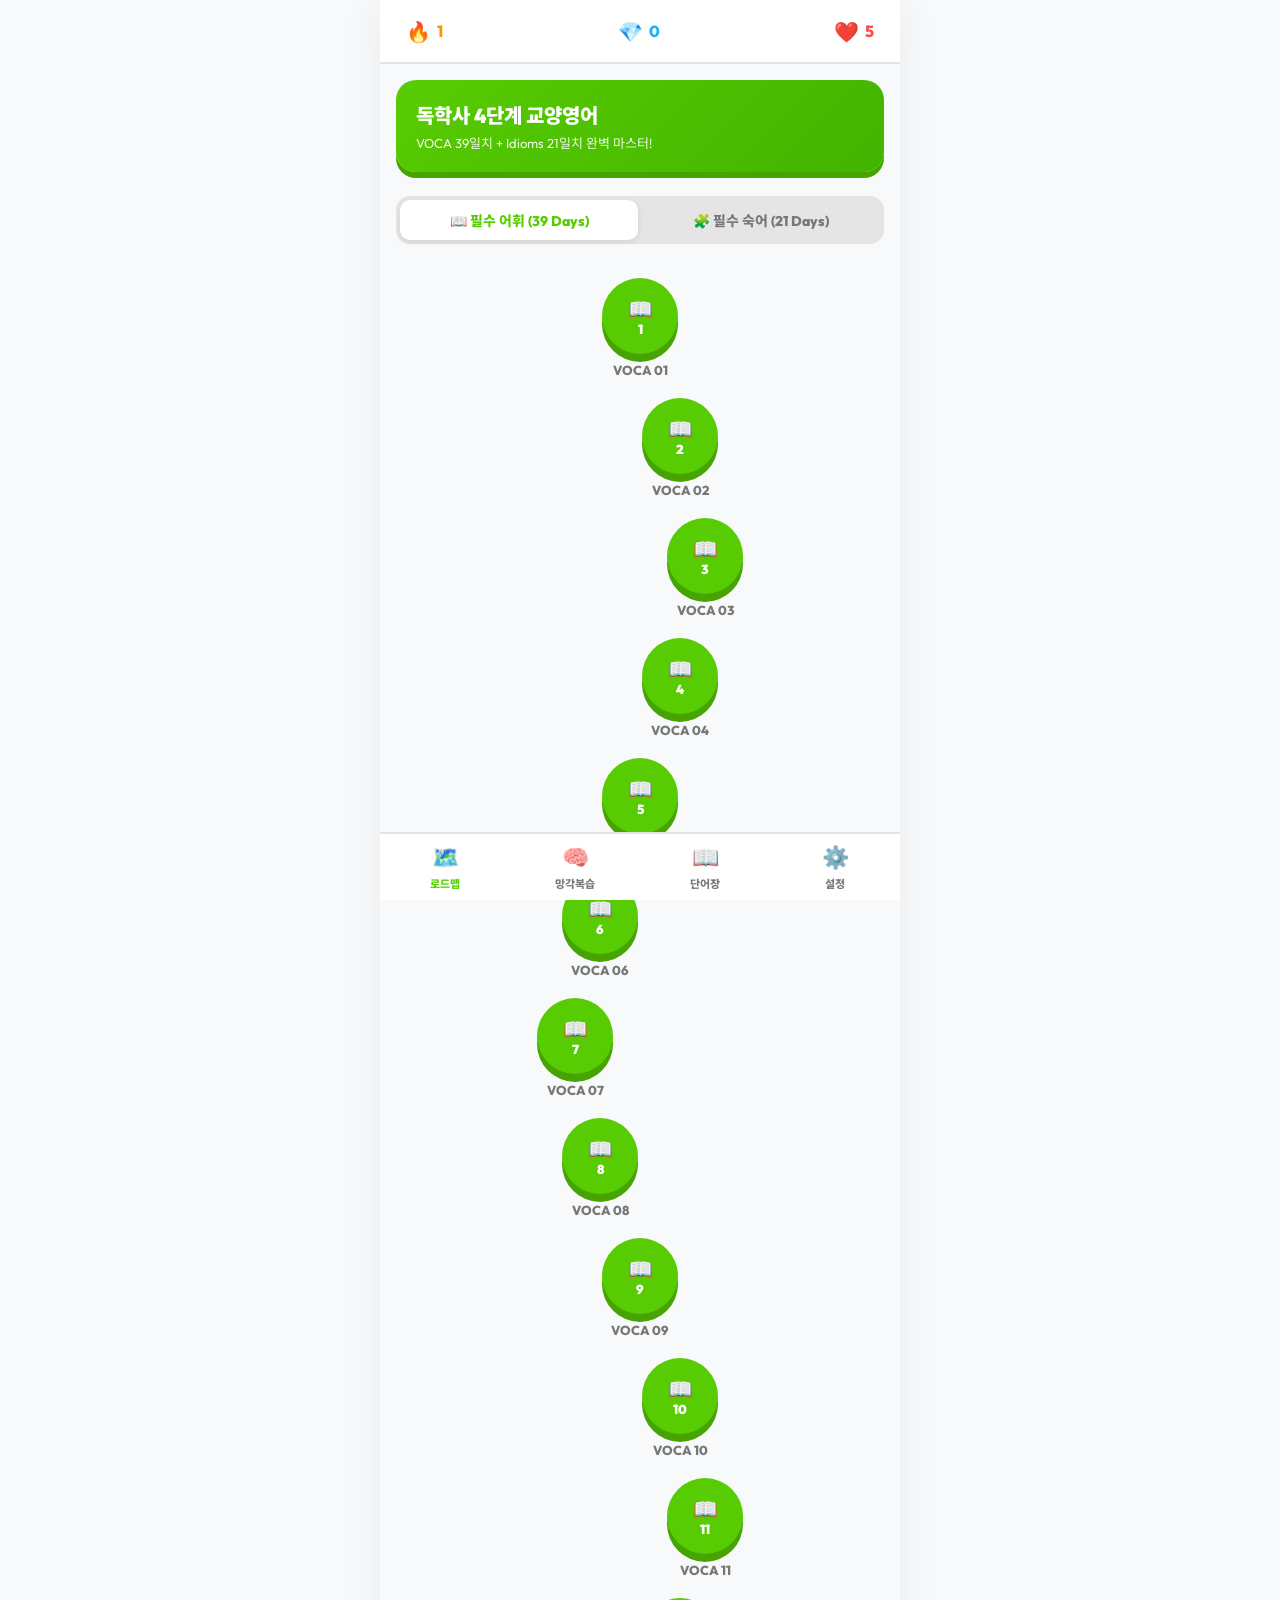
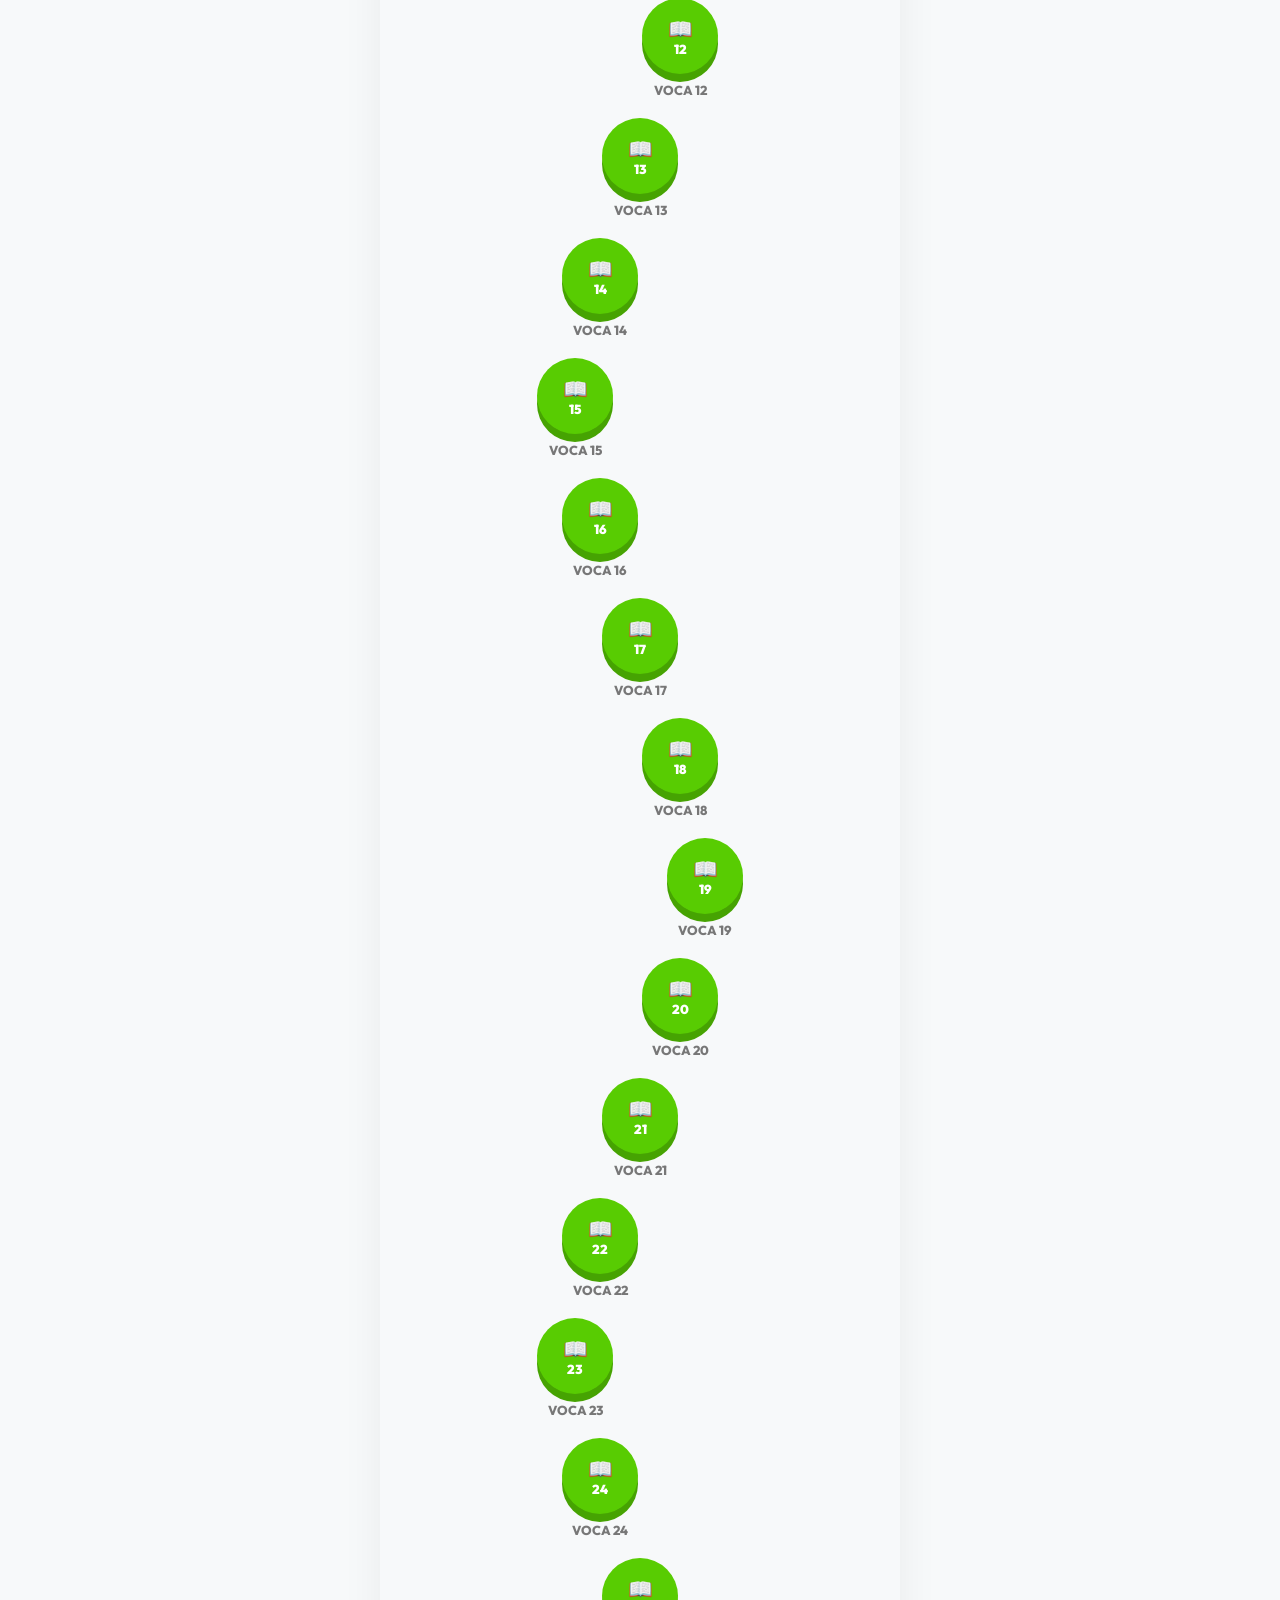
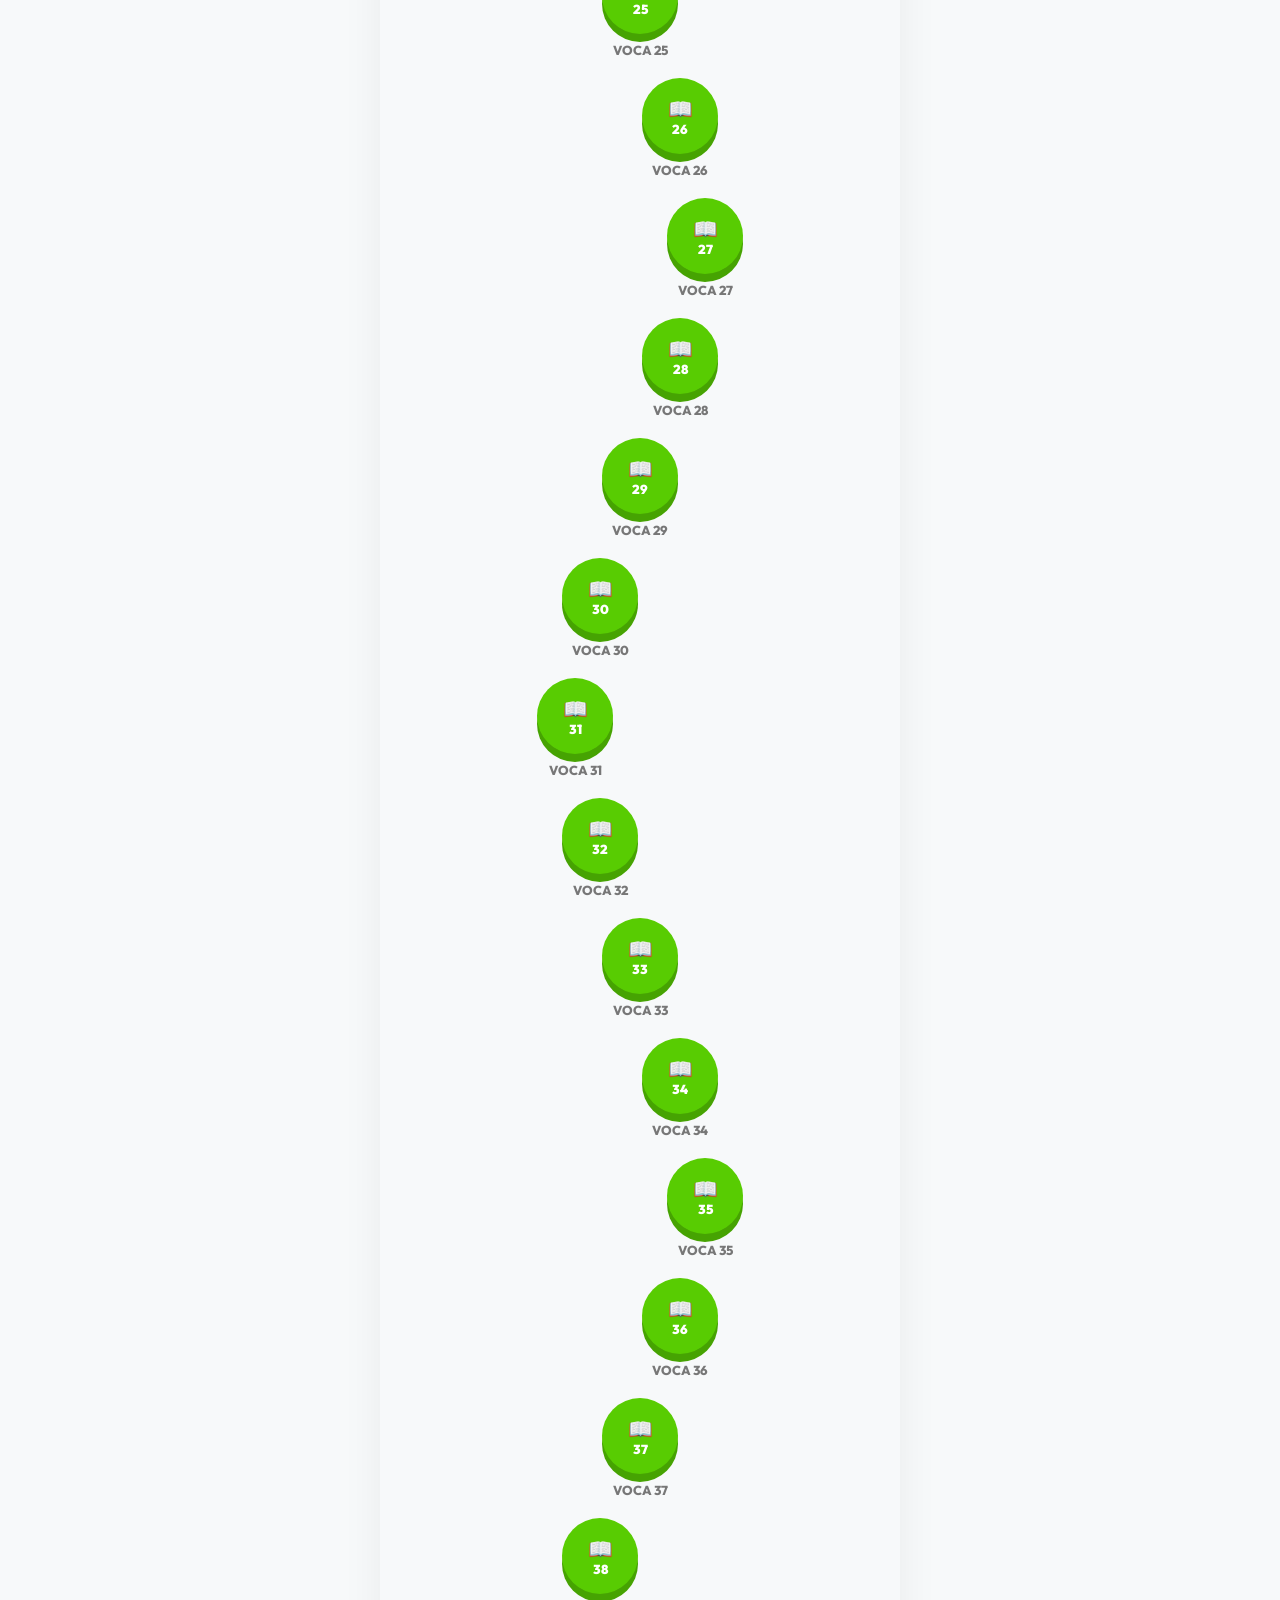
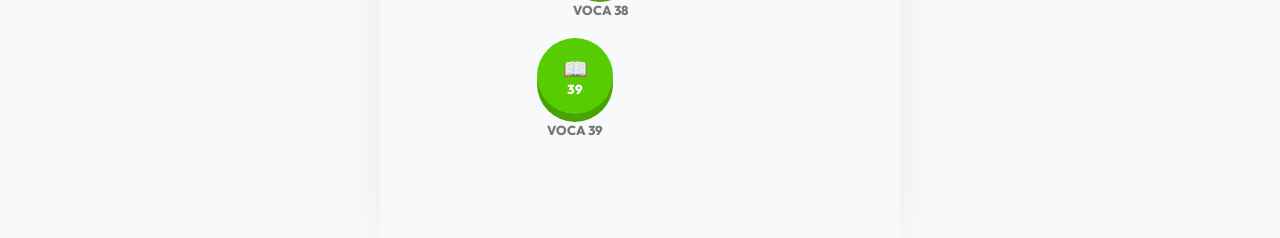
==== index.html @ 1f2864c3 "Add files via upload" ====
<!DOCTYPE html>
<html lang="ko">
<head>
    <meta charset="UTF-8">
    <meta name="viewport" content="width=device-width, initial-scale=1.0, maximum-scale=1.0, user-scalable=no">
    <meta name="theme-color" content="#58cc02">
    <meta name="apple-mobile-web-app-capable" content="yes">
    <meta name="apple-mobile-web-app-status-bar-style" content="black-translucent">
    <title>독학사 4단계 영어 듀오링고 암기앱</title>
    
    <!-- 구글 폰트 -->
    <link rel="preconnect" href="https://fonts.googleapis.com">
    <link rel="preconnect" href="https://fonts.gstatic.com" crossorigin>
    <link href="https://fonts.googleapis.com/css2?family=Noto+Sans+KR:wght@400;600;700;900&family=Outfit:wght@500;700;900&display=swap" rel="stylesheet">
    
    <link rel="stylesheet" href="style.css">
</head>
<body>
    <div id="app-container">
        <!-- ==================== 상단 헤더 ==================== -->
        <header class="top-header">
            <div class="header-stat stat-streak" title="연속 학습 스트릭">
                <span class="stat-icon">🔥</span>
                <span id="header-streak-count">1</span>
            </div>
            <div class="header-stat stat-gem" title="학습 경험치(XP)">
                <span class="stat-icon">💎</span>
                <span id="header-gem-count">0</span>
            </div>
            <div class="header-stat stat-heart" title="남은 체력 (하트)">
                <span class="stat-icon">❤️</span>
                <span id="header-heart-count">5</span>
            </div>
        </header>

        <!-- ==================== 메인 콘텐츠 ==================== -->
        <main class="main-content">
            <!-- 1. 로드맵 뷰 (Path) -->
            <section id="view-path" class="view-section active">
                <div class="roadmap-header">
                    <div class="roadmap-title">독학사 4단계 교양영어</div>
                    <div class="roadmap-subtitle">VOCA 39일치 + Idioms 21일치 완벽 마스터!</div>
                </div>

                <div class="category-tabs">
                    <div class="cat-tab active" data-type="VOCA">📖 필수 어휘 (39 Days)</div>
                    <div class="cat-tab" data-type="Idioms">🧩 필수 숙어 (21 Days)</div>
                </div>

                <div id="path-nodes-container" class="path-container">
                    <!-- JavaScript로 지그재그 스테이지 노드 렌더링 -->
                </div>
            </section>

            <!-- 2. SRS 망각곡선 복습 뷰 (Review) -->
            <section id="view-review" class="view-section">
                <div class="roadmap-header" style="background: linear-gradient(135deg, var(--duo-blue), #148ac2); box-shadow: 0 6px 0 var(--duo-blue-dark);">
                    <div class="roadmap-title">🧠 에빙하우스 간격 반복 (SRS)</div>
                    <div class="roadmap-subtitle">망각 곡선 주기에 맞춘 오늘만의 맞춤 복습</div>
                </div>

                <div style="display: flex; flex-direction: column; gap: 16px; margin-top: 20px;">
                    <div style="background: var(--bg-card); border: 2px solid var(--border-color); border-radius: var(--card-radius); padding: 20px; box-shadow: 0 4px 0 var(--border-color);">
                        <div style="display: flex; justify-content: space-between; align-items: center; margin-bottom: 12px;">
                            <div style="font-size: 18px; font-weight: 900;">📅 오늘 복습할 단어</div>
                            <div id="review-due-count" style="font-size: 20px; font-weight: 900; color: var(--duo-blue);">0개</div>
                        </div>
                        <p style="font-size: 13px; color: var(--text-muted); margin-bottom: 16px;">암기 주기가 도래한 단어를 복습하여 장기 기억으로 전환합니다.</p>
                        <button class="duo-btn duo-btn-blue" id="btn-start-due-review">오늘 복습 시작하기</button>
                    </div>

                    <div style="background: var(--bg-card); border: 2px solid var(--border-color); border-radius: var(--card-radius); padding: 20px; box-shadow: 0 4px 0 var(--border-color);">
                        <div style="display: flex; justify-content: space-between; align-items: center; margin-bottom: 12px;">
                            <div style="font-size: 18px; font-weight: 900;">🚨 오답노트 집중 훈련</div>
                            <div id="review-wrong-count" style="font-size: 20px; font-weight: 900; color: var(--duo-red);">0개</div>
                        </div>
                        <p style="font-size: 13px; color: var(--text-muted); margin-bottom: 16px;">틀렸던 취약 단어들만 모아서 집중적으로 훈련합니다.</p>
                        <button class="duo-btn duo-btn-yellow" id="btn-start-wrong-review">오답 집중 훈련</button>
                    </div>
                </div>
            </section>

            <!-- 3. 아케이드 / 스피드 챌린지 뷰 (Arcade) -->
            <section id="view-arcade" class="view-section">
                <div class="roadmap-header" style="background: linear-gradient(135deg, var(--duo-purple), #9333ea); box-shadow: 0 6px 0 var(--duo-purple-dark);">
                    <div class="roadmap-title">⚡ 스피드 아케이드 모드</div>
                    <div class="roadmap-subtitle">1,990개 전체 단어로 실전 감각을 끌어올리세요!</div>
                </div>

                <div style="display: flex; flex-direction: column; gap: 16px; margin-top: 20px;">
                    <div style="background: var(--bg-card); border: 2px solid var(--border-color); border-radius: var(--card-radius); padding: 20px; box-shadow: 0 4px 0 var(--border-color);">
                        <div style="font-size: 18px; font-weight: 900; margin-bottom: 8px;">🔥 무한 랜덤 스피드 퀴즈</div>
                        <p style="font-size: 13px; color: var(--text-muted); margin-bottom: 16px;">2,000여 개 단어 중 무작위 15문제를 빠르게 풀어봅니다.</p>
                        <button class="duo-btn duo-btn-green" onclick="window.vocaApp.openQuizOverlay(window.VOCA_DATABASE.words, '무한 스피드 챌린지')">스피드 퀴즈 시작</button>
                    </div>
                </div>
            </section>

            <!-- 4. 단어장 검색 & 리스트 뷰 (Voca) -->
            <!-- 4. 단어장 검색 & 리스트 뷰 (Voca) -->
            <section id="view-voca" class="view-section">
                <div class="search-box-wrapper">
                    <input type="text" id="voca-search-input" class="search-input" placeholder="🔍 영단어 또는 한국어 뜻 검색...">
                </div>
                <div style="display: flex; justify-content: space-between; align-items: center; padding: 4px 0; margin-bottom: 8px;">
                    <div style="font-size: 14px; font-weight: 800; color: var(--text-muted);">전체 단어 목록</div>
                    <div id="voca-total-badge" style="font-size: 13px; font-weight: 800; color: var(--duo-blue);">총 2,238개</div>
                </div>
                <div id="voca-items-list" class="voca-card-list">
                    <!-- 단어 리스트 -->
                </div>
            </section>

            <!-- 5. 설정 & 백업 뷰 (Settings) -->
            <section id="view-settings" class="view-section">
                <div class="roadmap-header" style="background: linear-gradient(135deg, #475569, #334155); box-shadow: 0 6px 0 #1e293b;">
                    <div class="roadmap-title">⚙️ 설정 및 클라우드 동기화</div>
                    <div class="roadmap-subtitle">스마트폰과 PC 간에 진도가 실시간으로 자동 동기화됩니다!</div>
                </div>

                <div style="display: flex; flex-direction: column; gap: 16px; margin-top: 20px;">
                    <!-- 실시간 자동 동기화 카드 -->
                    <div style="background: var(--bg-card); border: 2px solid var(--duo-blue); border-radius: var(--card-radius); padding: 20px; box-shadow: 0 4px 0 var(--duo-blue-dark);">
                        <div style="display: flex; justify-content: space-between; align-items: center; margin-bottom: 8px;">
                            <div style="font-size: 18px; font-weight: 900;">☁️ 실시간 클라우드 자동 동기화</div>
                        </div>
                        <p style="font-size: 13px; color: var(--text-muted); margin-bottom: 14px;">PC와 폰에 <strong>동일한 닉네임</strong>을 입력해 두면, 단어를 풀 때마다 진도가 100% 자동 동기화됩니다.</p>
                        
                        <div style="display: flex; gap: 8px; margin-bottom: 10px;">
                            <input type="text" id="input-sync-id" class="search-input" placeholder="나만의 동기화 ID (예: suwan2026)" style="flex: 1; padding: 10px 14px; font-size: 14px;">
                            <button class="duo-btn duo-btn-blue" id="btn-save-sync-id" style="width: auto; padding: 0 18px; font-size: 14px;">동기화 연결</button>
                        </div>
                        <div id="cloud-sync-status-badge" style="font-size: 13px; font-weight: 800; color: var(--text-muted);">⚪ 동기화 ID를 입력하세요</div>
                    </div>

                    <!-- 수동 코드 복사 백업 카드 -->
                    <div style="background: var(--bg-card); border: 2px solid var(--border-color); border-radius: var(--card-radius); padding: 20px; box-shadow: 0 4px 0 var(--border-color);">
                        <div style="font-size: 18px; font-weight: 900; margin-bottom: 8px;">📋 수동 진도 백업 코드</div>
                        <p style="font-size: 13px; color: var(--text-muted); margin-bottom: 14px;">오프라인 환경 등에서 텍스트 코드로 진도를 직접 옮길 때 사용합니다.</p>
                        <div style="display: flex; gap: 10px;">
                            <button class="duo-btn duo-btn-outline" id="btn-export-backup" style="flex:1;">📋 코드 복사</button>
                            <button class="duo-btn duo-btn-outline" id="btn-import-backup" style="flex:1;">📥 코드 불러오기</button>
                        </div>
                    </div>

                    <div style="background: var(--bg-card); border: 2px solid var(--border-color); border-radius: var(--card-radius); padding: 20px; box-shadow: 0 4px 0 var(--border-color);">
                        <div style="font-size: 18px; font-weight: 900; margin-bottom: 8px;">💖 하트 완충 & 테마</div>
                        <div style="display: flex; flex-direction: column; gap: 10px; margin-top: 14px;">
                            <button class="duo-btn duo-btn-yellow" id="btn-refill-hearts">💖 하트 5개 즉시 충전</button>
                            <button class="duo-btn duo-btn-outline" id="btn-theme-toggle">🌙 다크 모드</button>
                        </div>
                    </div>
                </div>
            </section>
        </main>

        <!-- ==================== 하단 네비게이션 바 ==================== -->
        <nav class="bottom-nav">
            <div class="nav-item active" data-target="view-path">
                <div class="nav-icon">🗺️</div>
                <div>로드맵</div>
            </div>
            <div class="nav-item" data-target="view-review">
                <div class="nav-icon">🧠</div>
                <div>망각복습</div>
            </div>
            <div class="nav-item" data-target="view-voca">
                <div class="nav-icon">📖</div>
                <div>단어장</div>
            </div>
            <div class="nav-item" data-target="view-settings">
                <div class="nav-icon">⚙️</div>
                <div>설정</div>
            </div>
        </nav>

        <!-- ==================== 퀴즈 오버레이 모달 ==================== -->
        <div id="quiz-modal" class="quiz-overlay">
            <div class="quiz-top-bar">
                <button class="quiz-close-btn" onclick="window.vocaApp.closeQuiz()">✕</button>
                <div class="quiz-progress-track">
                    <div id="quiz-progress-bar" class="quiz-progress-fill"></div>
                </div>
                <div class="quiz-heart-display">
                    <span>❤️</span>
                    <span id="quiz-heart-val">5</span>
                </div>
            </div>

            <div id="quiz-body-container" class="quiz-body">
                <!-- 동적 퀴즈 렌더링 -->
            </div>

            <div id="quiz-footer" class="quiz-footer-banner">
                <!-- 동적 피드백 배너 -->
            </div>
        </div>
    </div>

    <!-- 스크립트 연결 -->
    <script src="voca_data.js"></script>
    <script src="audio.js"></script>
    <script src="srs.js"></script>
    <script src="app.js"></script>
</body>
</html>
---- style.css ----
:root {
    --bg-main: #f7f9fa;
    --bg-card: #ffffff;
    --text-main: #3c3c3c;
    --text-muted: #777777;
    --border-color: #e5e5e5;
    
    /* 듀오링고 시그니처 컬러 */
    --duo-green: #58cc02;
    --duo-green-dark: #46a302;
    --duo-blue: #1cb0f6;
    --duo-blue-dark: #1899d6;
    --duo-yellow: #ffc800;
    --duo-yellow-dark: #e5b400;
    --duo-red: #ff4b4b;
    --duo-red-dark: #ea2b2b;
    --duo-purple: #ce82ff;
    --duo-purple-dark: #a855f7;

    --btn-radius: 16px;
    --card-radius: 20px;
    --shadow-depth: 4px;
    --header-height: 64px;
    --nav-height: 68px;
}

[data-theme="dark"] {
    --bg-main: #131f24;
    --bg-card: #1b272c;
    --text-main: #ffffff;
    --text-muted: #9ba8b0;
    --border-color: #2b3940;
}

* {
    box-sizing: border-box;
    margin: 0;
    padding: 0;
    font-family: 'Outfit', 'Noto Sans KR', -apple-system, BlinkMacSystemFont, 'Segoe UI', Roboto, sans-serif;
    -webkit-tap-highlight-color: transparent;
    user-select: none;
}

body {
    background-color: var(--bg-main);
    color: var(--text-main);
    min-height: 100vh;
    display: flex;
    justify-content: center;
    overflow-x: hidden;
    transition: background-color 0.25s ease, color 0.25s ease;
}

#app-container {
    width: 100%;
    max-width: 520px;
    min-height: 100vh;
    background: var(--bg-main);
    display: flex;
    flex-direction: column;
    position: relative;
    box-shadow: 0 0 40px rgba(0, 0, 0, 0.06);
}

/* ==================== 상단 헤더 ==================== */
.top-header {
    height: var(--header-height);
    background: var(--bg-card);
    border-bottom: 2px solid var(--border-color);
    display: flex;
    align-items: center;
    justify-content: space-between;
    padding: 0 16px;
    position: sticky;
    top: 0;
    z-index: 50;
}

.header-stat {
    display: flex;
    align-items: center;
    gap: 6px;
    font-weight: 800;
    font-size: 16px;
    padding: 6px 10px;
    border-radius: 12px;
    cursor: pointer;
    transition: transform 0.1s;
}

.header-stat:active {
    transform: scale(0.95);
}

.stat-streak { color: #ff9600; }
.stat-gem { color: var(--duo-blue); }
.stat-heart { color: var(--duo-red); }

.stat-icon {
    font-size: 20px;
}

/* ==================== 메인 콘텐츠 뷰 ==================== */
.main-content {
    flex: 1;
    padding: 16px 16px 90px 16px;
    overflow-y: auto;
}

.view-section {
    display: none;
    animation: fadeIn 0.2s ease-out;
}

.view-section.active {
    display: block;
}

@keyframes fadeIn {
    from { opacity: 0; transform: translateY(6px); }
    to { opacity: 1; transform: translateY(0); }
}

/* ==================== 3D 듀오 버튼 스타일 ==================== */
.duo-btn {
    border: none;
    outline: none;
    border-radius: var(--btn-radius);
    padding: 14px 20px;
    font-size: 16px;
    font-weight: 800;
    cursor: pointer;
    text-align: center;
    position: relative;
    transition: transform 0.08s ease, box-shadow 0.08s ease, filter 0.1s;
    width: 100%;
    display: flex;
    align-items: center;
    justify-content: center;
    gap: 8px;
}

.duo-btn-green {
    background-color: var(--duo-green);
    color: white;
    box-shadow: 0 var(--shadow-depth) 0 var(--duo-green-dark);
}
.duo-btn-green:active {
    transform: translateY(var(--shadow-depth));
    box-shadow: 0 0 0 var(--duo-green-dark);
}

.duo-btn-blue {
    background-color: var(--duo-blue);
    color: white;
    box-shadow: 0 var(--shadow-depth) 0 var(--duo-blue-dark);
}
.duo-btn-blue:active {
    transform: translateY(var(--shadow-depth));
    box-shadow: 0 0 0 var(--duo-blue-dark);
}

.duo-btn-yellow {
    background-color: var(--duo-yellow);
    color: #4b3800;
    box-shadow: 0 var(--shadow-depth) 0 var(--duo-yellow-dark);
}
.duo-btn-yellow:active {
    transform: translateY(var(--shadow-depth));
    box-shadow: 0 0 0 var(--duo-yellow-dark);
}

.duo-btn-outline {
    background-color: var(--bg-card);
    color: var(--text-main);
    border: 2px solid var(--border-color);
    box-shadow: 0 var(--shadow-depth) 0 var(--border-color);
}
.duo-btn-outline:active {
    transform: translateY(var(--shadow-depth));
    box-shadow: 0 0 0 var(--border-color);
}

/* ==================== 1. 로드맵 (Path View) ==================== */
.roadmap-header {
    background: linear-gradient(135deg, var(--duo-green), #42b300);
    color: white;
    border-radius: var(--card-radius);
    padding: 20px;
    margin-bottom: 24px;
    box-shadow: 0 6px 0 var(--duo-green-dark);
}

.roadmap-title {
    font-size: 20px;
    font-weight: 900;
    margin-bottom: 4px;
}

.roadmap-subtitle {
    font-size: 13px;
    opacity: 0.9;
}

.category-tabs {
    display: flex;
    background: var(--border-color);
    border-radius: 14px;
    padding: 4px;
    margin-bottom: 24px;
    gap: 4px;
}

.cat-tab {
    flex: 1;
    padding: 10px;
    text-align: center;
    font-weight: 800;
    font-size: 14px;
    border-radius: 10px;
    cursor: pointer;
    transition: all 0.15s;
    color: var(--text-muted);
}

.cat-tab.active {
    background: var(--bg-card);
    color: var(--duo-green);
    box-shadow: 0 2px 6px rgba(0, 0, 0, 0.08);
}

.path-container {
    display: flex;
    flex-direction: column;
    align-items: center;
    gap: 20px;
    padding: 10px 0;
}

/* 지그재그 스테이지 노드 */
.stage-node-wrapper {
    display: flex;
    flex-direction: column;
    align-items: center;
    width: 100%;
}

.stage-node {
    width: 76px;
    height: 76px;
    border-radius: 50%;
    background-color: var(--duo-green);
    box-shadow: 0 8px 0 var(--duo-green-dark);
    display: flex;
    flex-direction: column;
    align-items: center;
    justify-content: center;
    color: white;
    font-weight: 900;
    cursor: pointer;
    position: relative;
    transition: transform 0.1s ease, box-shadow 0.1s ease;
}

.stage-node:active {
    transform: translateY(6px);
    box-shadow: 0 2px 0 var(--duo-green-dark);
}

.stage-node.locked {
    background-color: #e5e5e5;
    box-shadow: 0 8px 0 #cfcfcf;
    color: #afafaf;
    cursor: not-allowed;
}

.stage-node.completed {
    background-color: var(--duo-yellow);
    box-shadow: 0 8px 0 var(--duo-yellow-dark);
    color: #553e00;
}

.stage-stars {
    font-size: 11px;
    margin-top: -2px;
}

.stage-label {
    margin-top: 8px;
    font-size: 13px;
    font-weight: 800;
    color: var(--text-muted);
    text-align: center;
}

/* ==================== 2. 퀴즈 모달 화면 ==================== */
.quiz-overlay {
    position: fixed;
    top: 0;
    left: 0;
    right: 0;
    bottom: 0;
    background: var(--bg-main);
    z-index: 100;
    display: none;
    flex-direction: column;
    max-width: 520px;
    margin: 0 auto;
}

.quiz-overlay.active {
    display: flex;
}

.quiz-top-bar {
    height: 60px;
    display: flex;
    align-items: center;
    padding: 0 16px;
    gap: 16px;
}

.quiz-close-btn {
    background: none;
    border: none;
    font-size: 24px;
    font-weight: 900;
    color: var(--text-muted);
    cursor: pointer;
}

.quiz-progress-track {
    flex: 1;
    height: 14px;
    background: var(--border-color);
    border-radius: 20px;
    overflow: hidden;
    position: relative;
}

.quiz-progress-fill {
    height: 100%;
    width: 0%;
    background: var(--duo-green);
    border-radius: 20px;
    transition: width 0.3s cubic-bezier(0.4, 0, 0.2, 1);
}

.quiz-heart-display {
    display: flex;
    align-items: center;
    gap: 4px;
    color: var(--duo-red);
    font-weight: 900;
    font-size: 16px;
}

.quiz-body {
    flex: 1;
    padding: 20px 16px 120px 16px;
    overflow-y: auto;
    display: flex;
    flex-direction: column;
}

.quiz-prompt-title {
    font-size: 22px;
    font-weight: 900;
    margin-bottom: 20px;
    color: var(--text-main);
}

.quiz-word-hero {
    background: var(--bg-card);
    border: 2px solid var(--border-color);
    border-radius: var(--card-radius);
    padding: 24px;
    text-align: center;
    margin-bottom: 24px;
    box-shadow: 0 4px 0 var(--border-color);
    display: flex;
    flex-direction: column;
    align-items: center;
    gap: 8px;
}

.hero-word {
    font-size: 28px;
    font-weight: 900;
    color: var(--text-main);
}

.hero-speaker-btn {
    background: var(--duo-blue);
    color: white;
    border: none;
    width: 44px;
    height: 44px;
    border-radius: 50%;
    display: flex;
    align-items: center;
    justify-content: center;
    font-size: 20px;
    cursor: pointer;
    box-shadow: 0 4px 0 var(--duo-blue-dark);
}
.hero-speaker-btn:active {
    transform: translateY(4px);
    box-shadow: 0 0 0 var(--duo-blue-dark);
}

/* 4지선다 옵션 리스트 */
.choice-list {
    display: flex;
    flex-direction: column;
    gap: 12px;
}

.choice-card {
    background: var(--bg-card);
    border: 2px solid var(--border-color);
    border-radius: var(--btn-radius);
    padding: 16px 20px;
    font-size: 17px;
    font-weight: 700;
    color: var(--text-main);
    box-shadow: 0 4px 0 var(--border-color);
    cursor: pointer;
    display: flex;
    align-items: center;
    justify-content: space-between;
    transition: all 0.08s;
}

.choice-card:active {
    transform: translateY(4px);
    box-shadow: 0 0 0 var(--border-color);
}

.choice-card.selected {
    border-color: var(--duo-blue);
    background: #eaf6fc;
    color: var(--duo-blue-dark);
    box-shadow: 0 4px 0 var(--duo-blue);
}

/* 단어 블록 조립 (Word Builder) */
.builder-slot-area {
    min-height: 70px;
    border-bottom: 2px solid var(--border-color);
    margin-bottom: 24px;
    display: flex;
    flex-wrap: wrap;
    gap: 8px;
    padding: 8px 0;
    align-items: center;
}

.builder-pool-area {
    display: flex;
    flex-wrap: wrap;
    gap: 10px;
    justify-content: center;
}

.word-tile {
    background: var(--bg-card);
    border: 2px solid var(--border-color);
    border-radius: 12px;
    padding: 10px 16px;
    font-size: 17px;
    font-weight: 800;
    color: var(--text-main);
    box-shadow: 0 4px 0 var(--border-color);
    cursor: pointer;
    transition: transform 0.08s, box-shadow 0.08s, opacity 0.1s;
}
.word-tile:active {
    transform: translateY(4px);
    box-shadow: 0 0 0 var(--border-color);
}
.word-tile.used {
    opacity: 0.25;
    pointer-events: none;
    box-shadow: none;
    transform: translateY(4px);
}

/* 짝맞추기 매치 게임 */
.match-grid {
    display: grid;
    grid-template-columns: 1fr 1fr;
    gap: 12px;
}

.match-card {
    background: var(--bg-card);
    border: 2px solid var(--border-color);
    border-radius: var(--btn-radius);
    padding: 16px 12px;
    font-size: 15px;
    font-weight: 700;
    text-align: center;
    box-shadow: 0 4px 0 var(--border-color);
    cursor: pointer;
    min-height: 72px;
    display: flex;
    align-items: center;
    justify-content: center;
    transition: all 0.08s;
}
.match-card:active {
    transform: translateY(4px);
    box-shadow: 0 0 0 var(--border-color);
}
.match-card.matched {
    opacity: 0;
    pointer-events: none;
    transform: scale(0.8);
    transition: all 0.3s;
}
.match-card.selected {
    border-color: var(--duo-blue);
    background: #eaf6fc;
    color: var(--duo-blue-dark);
}

/* 플래시카드 3D 뒤집기 */
.flashcard-3d-wrapper {
    perspective: 1000px;
    width: 100%;
    height: 320px;
    margin: 20px 0;
}

.flashcard-inner {
    width: 100%;
    height: 100%;
    position: relative;
    transform-style: preserve-3d;
    transition: transform 0.4s cubic-bezier(0.4, 0, 0.2, 1);
    cursor: pointer;
}

.flashcard-inner.flipped {
    transform: rotateY(180deg);
}

.flashcard-face {
    position: absolute;
    width: 100%;
    height: 100%;
    backface-visibility: hidden;
    border-radius: var(--card-radius);
    border: 3px solid var(--border-color);
    background: var(--bg-card);
    box-shadow: 0 8px 0 var(--border-color);
    display: flex;
    flex-direction: column;
    align-items: center;
    justify-content: center;
    padding: 24px;
    text-align: center;
}

.flashcard-back {
    transform: rotateY(180deg);
    background: #fdfdfd;
}

/* ==================== 퀴즈 하단 피드백 배너 ==================== */
.quiz-footer-banner {
    position: fixed;
    bottom: 0;
    left: 0;
    right: 0;
    max-width: 520px;
    margin: 0 auto;
    background: var(--bg-card);
    border-top: 2px solid var(--border-color);
    padding: 16px 20px;
    display: flex;
    flex-direction: column;
    gap: 12px;
    z-index: 105;
}

.quiz-footer-banner.banner-correct {
    background: #d7ffb8;
    border-color: #b8f28b;
}

.quiz-footer-banner.banner-wrong {
    background: #ffdfe0;
    border-color: #ffb8b9;
}

.banner-message-row {
    display: flex;
    align-items: center;
    gap: 12px;
}

.banner-icon {
    font-size: 28px;
}

.banner-title {
    font-size: 20px;
    font-weight: 900;
}
.banner-correct .banner-title { color: #58a700; }
.banner-wrong .banner-title { color: #ea2b2b; }

.banner-subtitle {
    font-size: 14px;
    font-weight: 700;
    color: var(--text-main);
}

/* ==================== 하단 탭 네비게이션 ==================== */
.bottom-nav {
    height: var(--nav-height);
    background: var(--bg-card);
    border-top: 2px solid var(--border-color);
    display: flex;
    position: fixed;
    bottom: 0;
    left: 0;
    right: 0;
    max-width: 520px;
    margin: 0 auto;
    z-index: 40;
}

.nav-item {
    flex: 1;
    display: flex;
    flex-direction: column;
    align-items: center;
    justify-content: center;
    gap: 4px;
    color: var(--text-muted);
    font-size: 11px;
    font-weight: 800;
    cursor: pointer;
    transition: color 0.15s, transform 0.1s;
}

.nav-item.active {
    color: var(--duo-green);
}

.nav-item:active {
    transform: scale(0.92);
}

.nav-icon {
    font-size: 22px;
}

/* ==================== 단어장 리스트 & 검색 ==================== */
.search-box-wrapper {
    position: sticky;
    top: 0;
    background: var(--bg-main);
    padding: 10px 0;
    z-index: 10;
    display: flex;
    gap: 8px;
}

.search-input {
    flex: 1;
    border: 2px solid var(--border-color);
    border-radius: var(--btn-radius);
    padding: 12px 16px;
    font-size: 15px;
    background: var(--bg-card);
    color: var(--text-main);
    outline: none;
}
.search-input:focus {
    border-color: var(--duo-blue);
}

.voca-card-list {
    display: flex;
    flex-direction: column;
    gap: 10px;
    margin-top: 10px;
}

.voca-item-card {
    background: var(--bg-card);
    border: 2px solid var(--border-color);
    border-radius: 14px;
    padding: 14px 16px;
    display: flex;
    align-items: center;
    justify-content: space-between;
    box-shadow: 0 2px 0 var(--border-color);
}

.voca-item-left {
    display: flex;
    flex-direction: column;
    gap: 2px;
}

.voca-item-word {
    font-size: 17px;
    font-weight: 800;
    color: var(--text-main);
    display: flex;
    align-items: center;
    gap: 8px;
}

.voca-item-meaning {
    font-size: 14px;
    color: var(--text-muted);
    font-weight: 600;
}

.voca-item-tag {
    font-size: 11px;
    font-weight: 800;
    padding: 2px 6px;
    border-radius: 6px;
    background: var(--border-color);
    color: var(--text-muted);
    width: fit-content;
}

.star-btn {
    background: none;
    border: none;
    font-size: 22px;
    color: #ccc;
    cursor: pointer;
    transition: transform 0.1s;
}
.star-btn.starred {
    color: #ffc800;
}
/* ==================== 6. 원본 대조 검수기 (Split Compare Inspector) ==================== */
.compare-container {
    display: flex;
    flex-direction: column;
    gap: 16px;
}

.compare-page-nav {
    display: flex;
    align-items: center;
    justify-content: space-between;
    background: var(--bg-card);
    border: 2px solid var(--border-color);
    border-radius: var(--card-radius);
    padding: 12px 16px;
    box-shadow: 0 4px 0 var(--border-color);
    position: sticky;
    top: 0;
    z-index: 20;
}

.page-select-dropdown {
    border: 2px solid var(--border-color);
    border-radius: 10px;
    padding: 8px 12px;
    font-size: 15px;
    font-weight: 800;
    background: var(--bg-main);
    color: var(--text-main);
    outline: none;
    cursor: pointer;
}

.compare-img-box {
    background: var(--bg-card);
    border: 2px solid var(--border-color);
    border-radius: var(--card-radius);
    overflow: hidden;
    box-shadow: 0 4px 0 var(--border-color);
    text-align: center;
    position: relative;
}

.compare-img {
    width: 100%;
    height: auto;
    max-height: 480px;
    object-fit: contain;
    display: block;
    background: #222;
}

.compare-edit-table {
    display: flex;
    flex-direction: column;
    gap: 8px;
}

.compare-row {
    background: var(--bg-card);
    border: 2px solid var(--border-color);
    border-radius: 12px;
    padding: 10px 12px;
    display: flex;
    align-items: center;
    gap: 8px;
}

.compare-num {
    font-size: 12px;
    font-weight: 900;
    color: var(--text-muted);
    min-width: 24px;
}

.edit-input-word {
    flex: 1;
    border: 1.5px solid var(--border-color);
    border-radius: 8px;
    padding: 6px 10px;
    font-size: 15px;
    font-weight: 800;
    color: var(--text-main);
    background: var(--bg-main);
}

.edit-input-meaning {
    flex: 1.2;
    border: 1.5px solid var(--border-color);
    border-radius: 8px;
    padding: 6px 10px;
    font-size: 14px;
    font-weight: 600;
    color: var(--text-main);
    background: var(--bg-main);
}

.edit-input-word:focus, .edit-input-meaning:focus {
    border-color: var(--duo-blue);
    background: var(--bg-card);
}
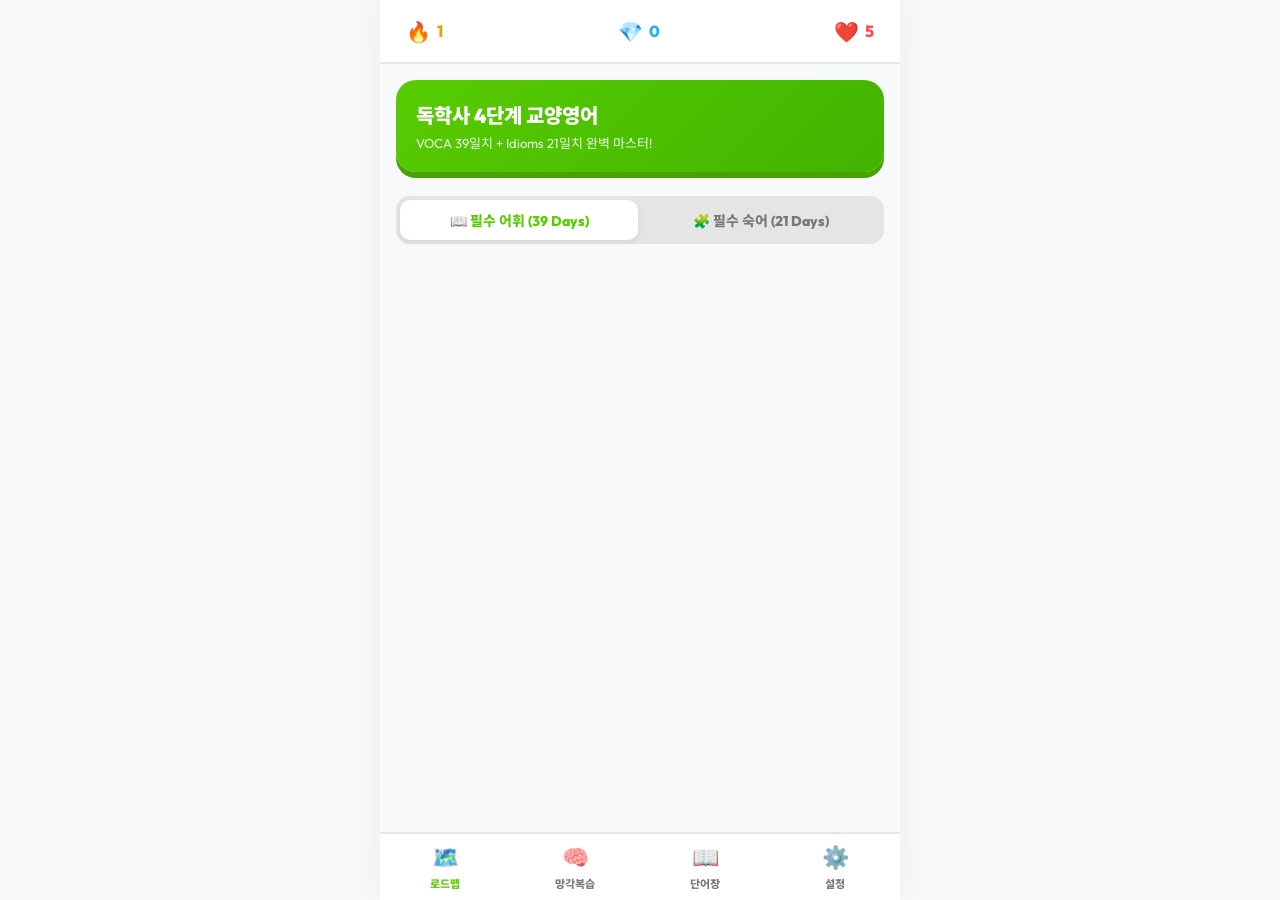
==== commit 14d96a82: "Add files via upload" ====
--- a/index.html
+++ b/index.html
@@ -119,24 +119,25 @@
                 </div>
 
                 <div style="display: flex; flex-direction: column; gap: 16px; margin-top: 20px;">
-                    <!-- 실시간 자동 동기화 카드 -->
+                    <!-- 1. 실시간 클라우드 자동 동기화 카드 -->
                     <div style="background: var(--bg-card); border: 2px solid var(--duo-blue); border-radius: var(--card-radius); padding: 20px; box-shadow: 0 4px 0 var(--duo-blue-dark);">
-                        <div style="display: flex; justify-content: space-between; align-items: center; margin-bottom: 8px;">
-                            <div style="font-size: 18px; font-weight: 900;">☁️ 실시간 클라우드 자동 동기화</div>
-                        </div>
-                        <p style="font-size: 13px; color: var(--text-muted); margin-bottom: 14px;">PC와 폰에 <strong>동일한 닉네임</strong>을 입력해 두면, 단어를 풀 때마다 진도가 100% 자동 동기화됩니다.</p>
+                        <div style="font-size: 18px; font-weight: 900; margin-bottom: 6px; color: var(--duo-blue);">☁️ 100% 실시간 자동 클라우드 동기화</div>
+                        <p style="font-size: 13px; color: var(--text-muted); margin-bottom: 14px;">한 번만 연결해 두면, 단어를 풀 때마다 진도가 100% 실시간으로 자동 동기화됩니다.</p>
                         
-                        <div style="display: flex; gap: 8px; margin-bottom: 10px;">
-                            <input type="text" id="input-sync-id" class="search-input" placeholder="나만의 동기화 ID (예: suwan2026)" style="flex: 1; padding: 10px 14px; font-size: 14px;">
-                            <button class="duo-btn duo-btn-blue" id="btn-save-sync-id" style="width: auto; padding: 0 18px; font-size: 14px;">동기화 연결</button>
-                        </div>
-                        <div id="cloud-sync-status-badge" style="font-size: 13px; font-weight: 800; color: var(--text-muted);">⚪ 동기화 ID를 입력하세요</div>
-                    </div>
-
-                    <!-- 수동 코드 복사 백업 카드 -->
-                    <div style="background: var(--bg-card); border: 2px solid var(--border-color); border-radius: var(--card-radius); padding: 20px; box-shadow: 0 4px 0 var(--border-color);">
-                        <div style="font-size: 18px; font-weight: 900; margin-bottom: 8px;">📋 수동 진도 백업 코드</div>
-                        <p style="font-size: 13px; color: var(--text-muted); margin-bottom: 14px;">오프라인 환경 등에서 텍스트 코드로 진도를 직접 옮길 때 사용합니다.</p>
+                        <div style="display: flex; flex-direction: column; gap: 8px; margin-bottom: 12px;">
+                            <div style="display: flex; gap: 8px;">
+                                <input type="text" id="input-sync-id" class="search-input" placeholder="클라우드 동기화 키" style="flex: 1; padding: 10px 14px; font-size: 13px;">
+                                <button class="duo-btn duo-btn-blue" id="btn-save-sync-id" style="width: auto; padding: 0 16px; font-size: 13px;">동기화 연결</button>
+                            </div>
+                            <button class="duo-btn duo-btn-green" id="btn-share-cloud-link" style="width: 100%; font-size: 14px;">🔗 스마트폰 원클릭 자동 연동 링크 복사</button>
+                        </div>
+                        <div id="cloud-sync-status-badge" style="font-size: 13px; font-weight: 800; color: var(--text-muted);">⚪ 동기화 연결 버튼을 누르세요</div>
+                    </div>
+
+                    <!-- 2. 수동 코드 복사 백업 카드 -->
+                    <div style="background: var(--bg-card); border: 2px solid var(--border-color); border-radius: var(--card-radius); padding: 20px; box-shadow: 0 4px 0 var(--border-color);">
+                        <div style="font-size: 18px; font-weight: 900; margin-bottom: 6px;">📋 수동 진도 백업 코드</div>
+                        <p style="font-size: 13px; color: var(--text-muted); margin-bottom: 12px;">오프라인 환경 등에서 텍스트 코드로 진도를 직접 옮길 때 사용합니다.</p>
                         <div style="display: flex; gap: 10px;">
                             <button class="duo-btn duo-btn-outline" id="btn-export-backup" style="flex:1;">📋 코드 복사</button>
                             <button class="duo-btn duo-btn-outline" id="btn-import-backup" style="flex:1;">📥 코드 불러오기</button>
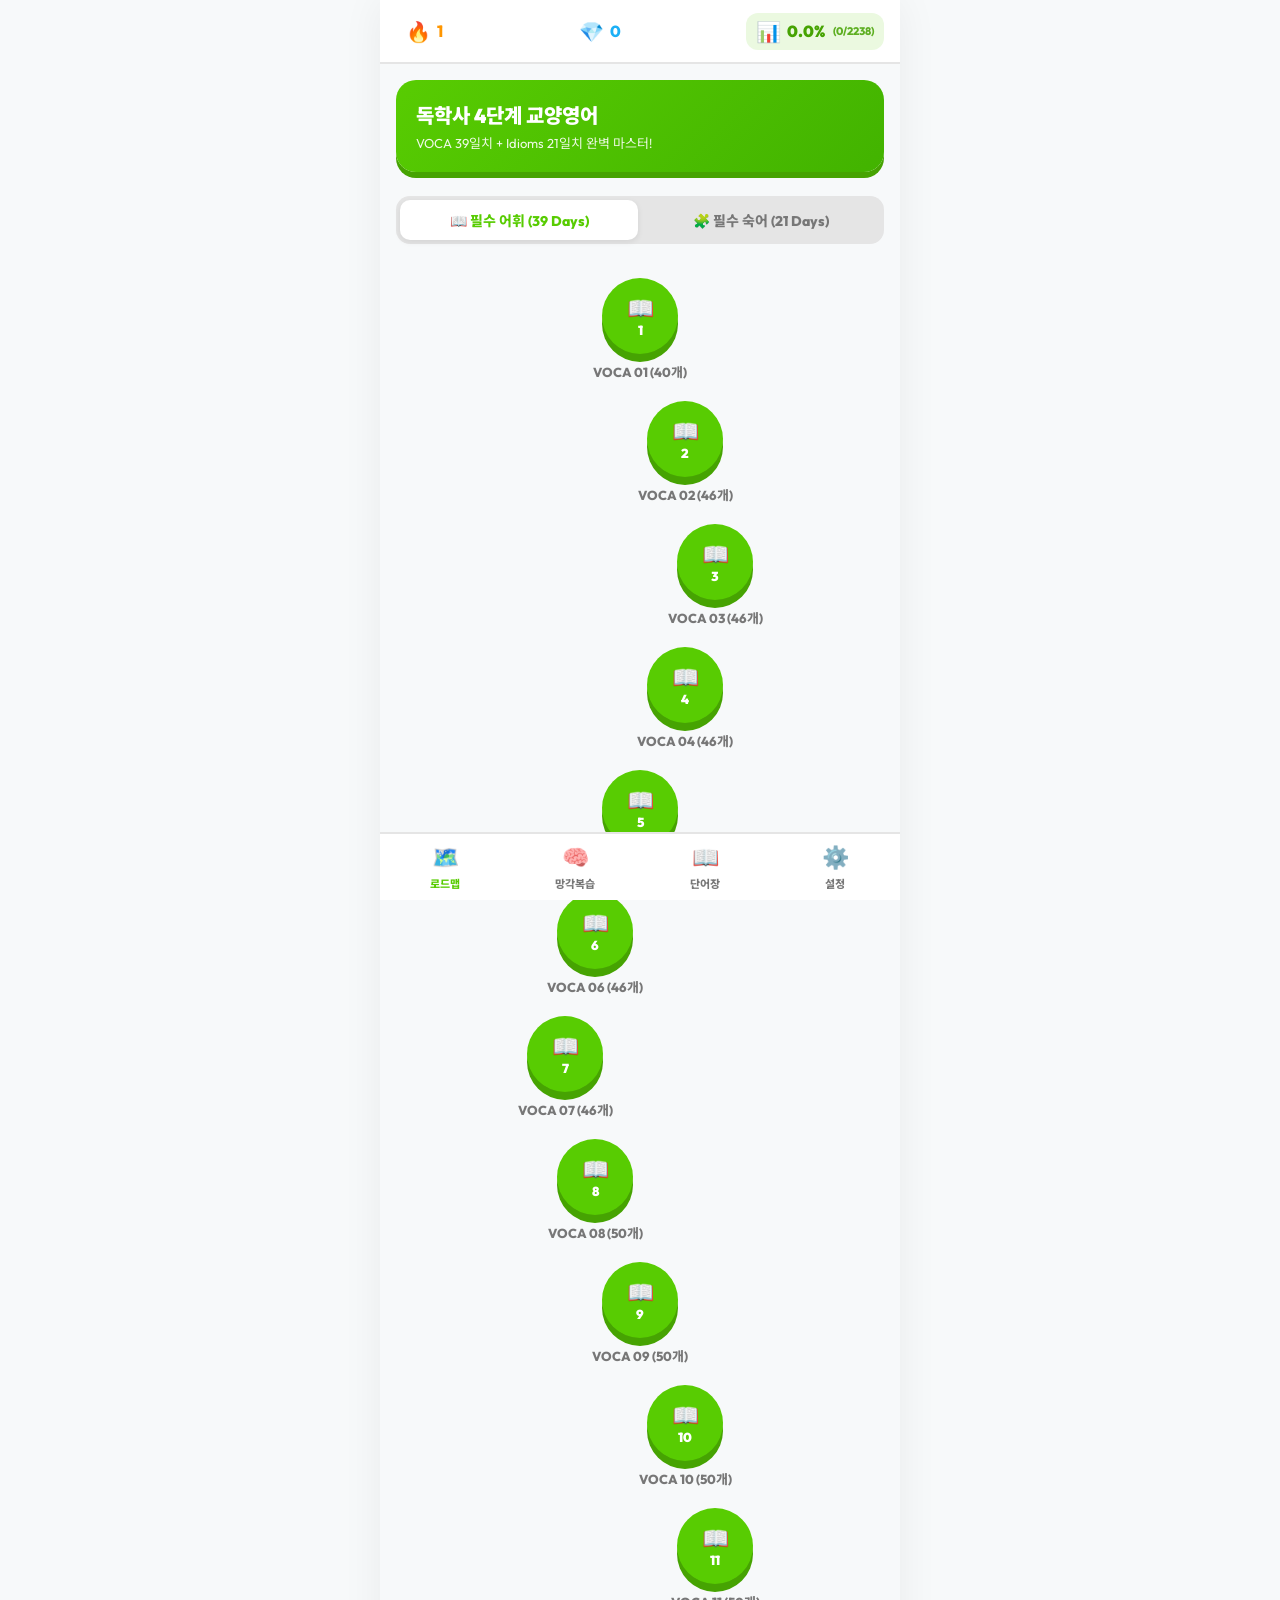
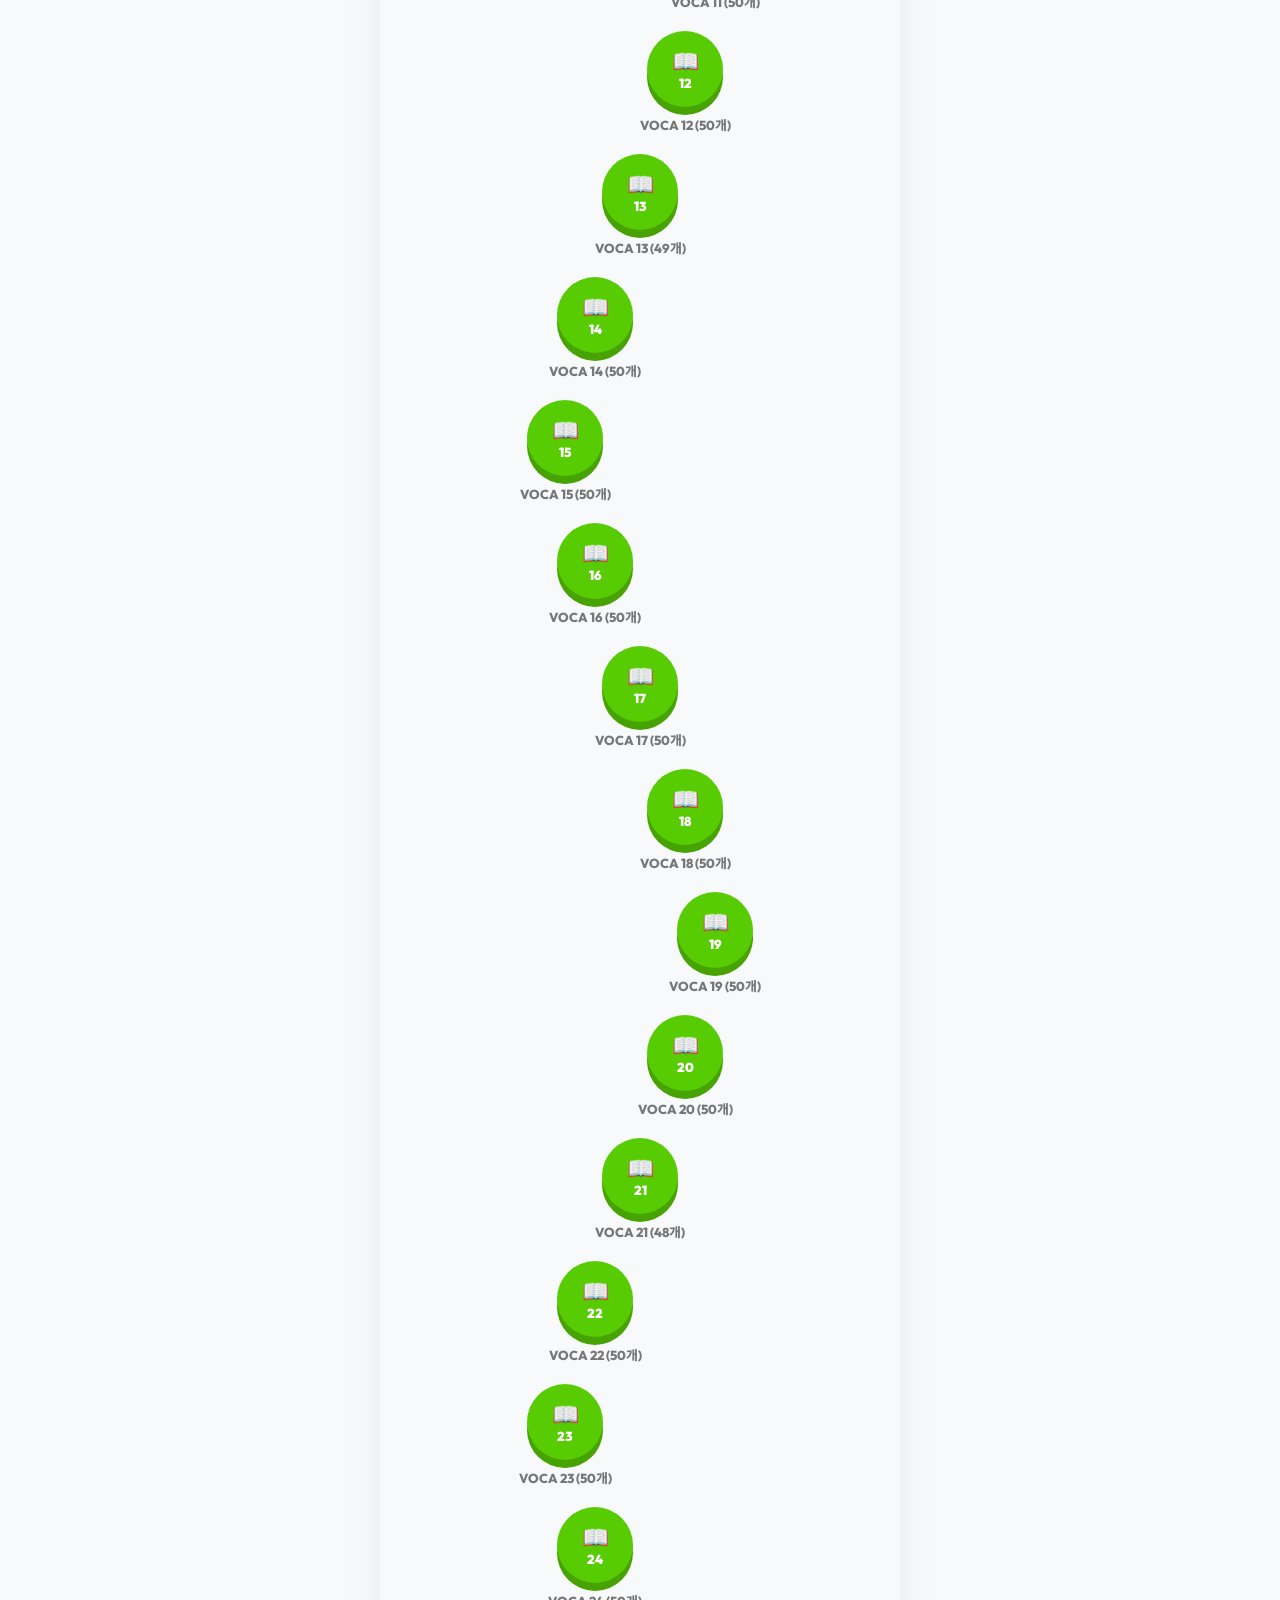
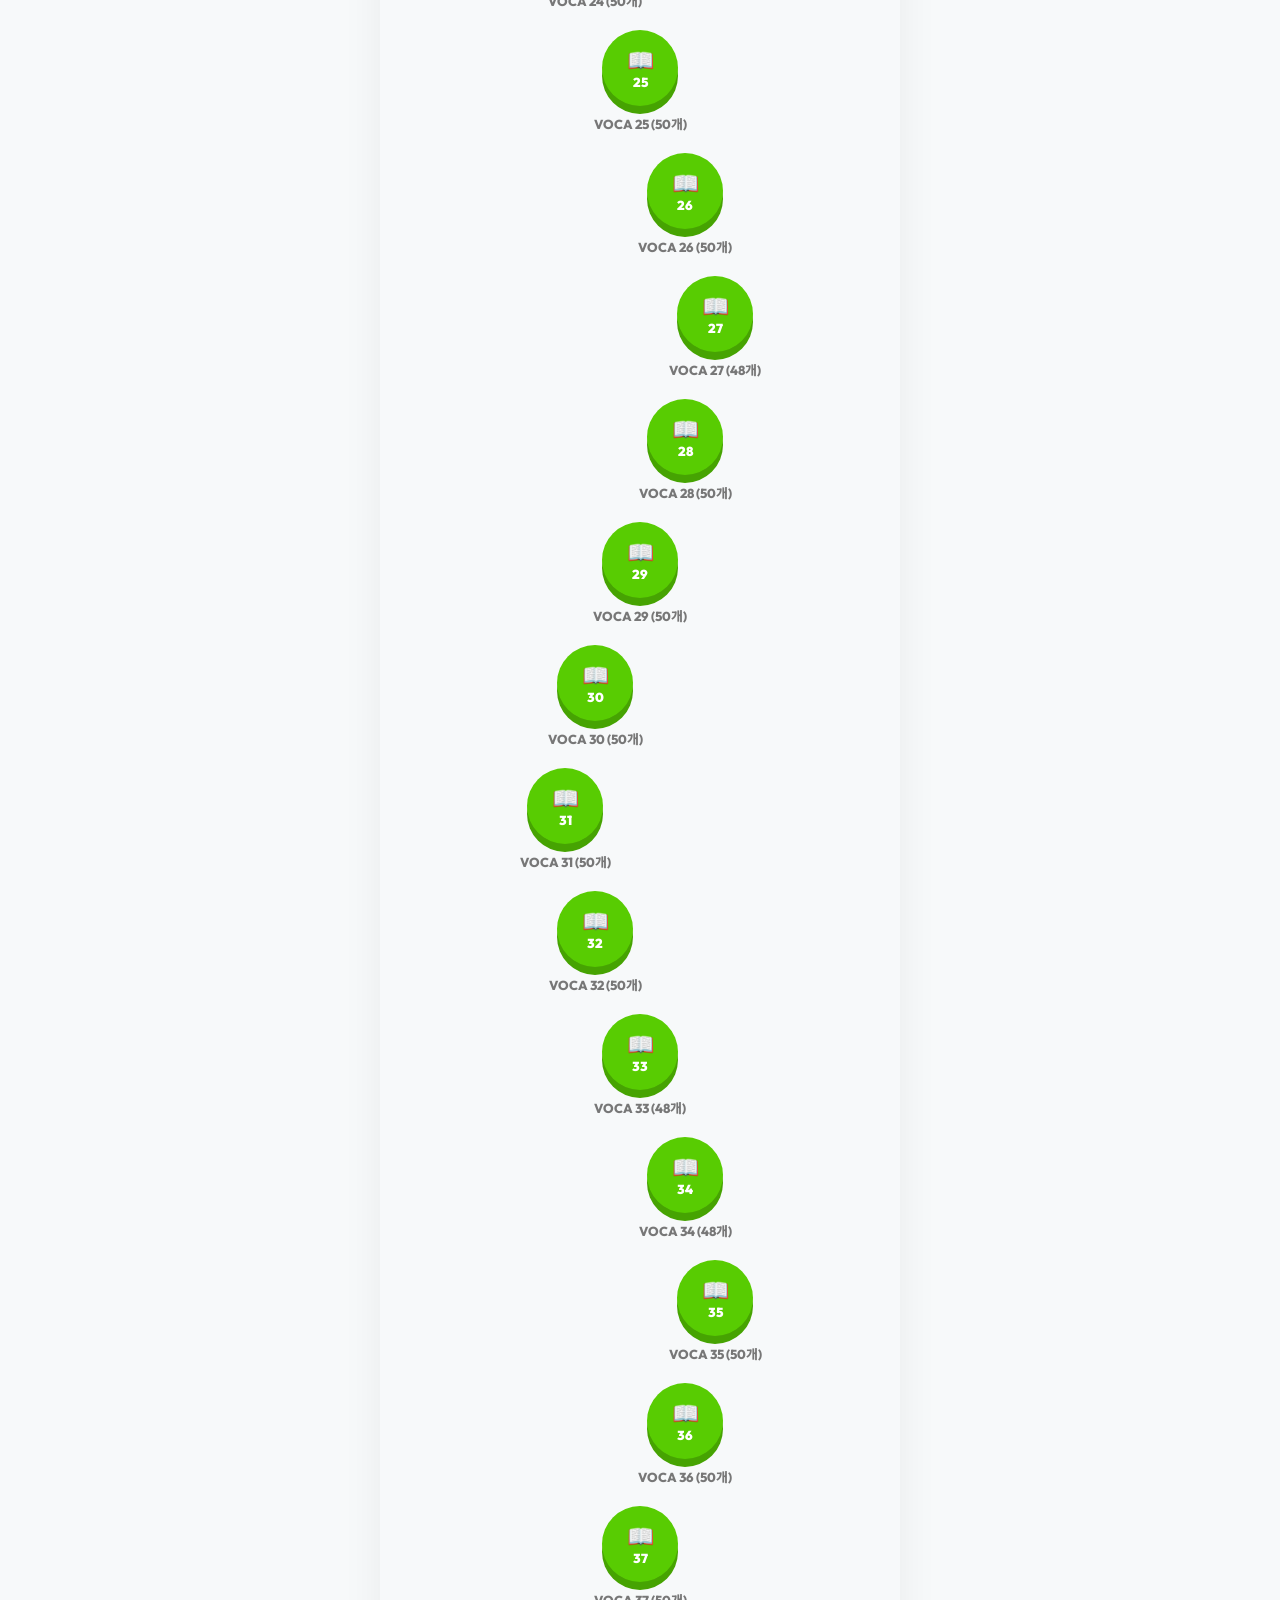
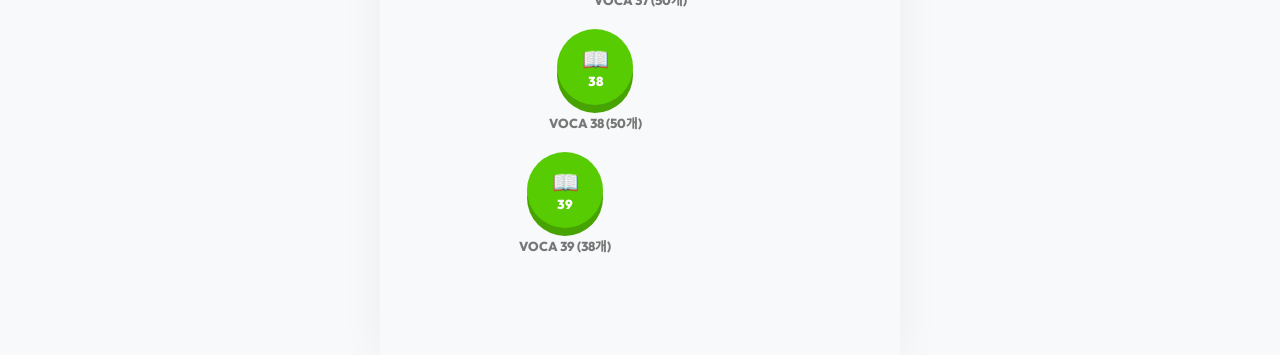
==== commit 7bfb9076: "Upgrade index.html: Mastery Progress Badge, Yellow Stars on completion, and Wrong Notes List" ====
--- a/index.html
+++ b/index.html
@@ -1,207 +1,208 @@
-<!DOCTYPE html>
-<html lang="ko">
-<head>
-    <meta charset="UTF-8">
-    <meta name="viewport" content="width=device-width, initial-scale=1.0, maximum-scale=1.0, user-scalable=no">
-    <meta name="theme-color" content="#58cc02">
-    <meta name="apple-mobile-web-app-capable" content="yes">
-    <meta name="apple-mobile-web-app-status-bar-style" content="black-translucent">
-    <title>독학사 4단계 영어 듀오링고 암기앱</title>
-    
-    <!-- 구글 폰트 -->
-    <link rel="preconnect" href="https://fonts.googleapis.com">
-    <link rel="preconnect" href="https://fonts.gstatic.com" crossorigin>
-    <link href="https://fonts.googleapis.com/css2?family=Noto+Sans+KR:wght@400;600;700;900&family=Outfit:wght@500;700;900&display=swap" rel="stylesheet">
-    
-    <link rel="stylesheet" href="style.css">
-</head>
-<body>
-    <div id="app-container">
-        <!-- ==================== 상단 헤더 ==================== -->
-        <header class="top-header">
-            <div class="header-stat stat-streak" title="연속 학습 스트릭">
-                <span class="stat-icon">🔥</span>
-                <span id="header-streak-count">1</span>
-            </div>
-            <div class="header-stat stat-gem" title="학습 경험치(XP)">
-                <span class="stat-icon">💎</span>
-                <span id="header-gem-count">0</span>
-            </div>
-            <div class="header-stat stat-heart" title="남은 체력 (하트)">
-                <span class="stat-icon">❤️</span>
-                <span id="header-heart-count">5</span>
-            </div>
-        </header>
-
-        <!-- ==================== 메인 콘텐츠 ==================== -->
-        <main class="main-content">
-            <!-- 1. 로드맵 뷰 (Path) -->
-            <section id="view-path" class="view-section active">
-                <div class="roadmap-header">
-                    <div class="roadmap-title">독학사 4단계 교양영어</div>
-                    <div class="roadmap-subtitle">VOCA 39일치 + Idioms 21일치 완벽 마스터!</div>
-                </div>
-
-                <div class="category-tabs">
-                    <div class="cat-tab active" data-type="VOCA">📖 필수 어휘 (39 Days)</div>
-                    <div class="cat-tab" data-type="Idioms">🧩 필수 숙어 (21 Days)</div>
-                </div>
-
-                <div id="path-nodes-container" class="path-container">
-                    <!-- JavaScript로 지그재그 스테이지 노드 렌더링 -->
-                </div>
-            </section>
-
-            <!-- 2. SRS 망각곡선 복습 뷰 (Review) -->
-            <section id="view-review" class="view-section">
-                <div class="roadmap-header" style="background: linear-gradient(135deg, var(--duo-blue), #148ac2); box-shadow: 0 6px 0 var(--duo-blue-dark);">
-                    <div class="roadmap-title">🧠 에빙하우스 간격 반복 (SRS)</div>
-                    <div class="roadmap-subtitle">망각 곡선 주기에 맞춘 오늘만의 맞춤 복습</div>
-                </div>
-
-                <div style="display: flex; flex-direction: column; gap: 16px; margin-top: 20px;">
-                    <div style="background: var(--bg-card); border: 2px solid var(--border-color); border-radius: var(--card-radius); padding: 20px; box-shadow: 0 4px 0 var(--border-color);">
-                        <div style="display: flex; justify-content: space-between; align-items: center; margin-bottom: 12px;">
-                            <div style="font-size: 18px; font-weight: 900;">📅 오늘 복습할 단어</div>
-                            <div id="review-due-count" style="font-size: 20px; font-weight: 900; color: var(--duo-blue);">0개</div>
-                        </div>
-                        <p style="font-size: 13px; color: var(--text-muted); margin-bottom: 16px;">암기 주기가 도래한 단어를 복습하여 장기 기억으로 전환합니다.</p>
-                        <button class="duo-btn duo-btn-blue" id="btn-start-due-review">오늘 복습 시작하기</button>
-                    </div>
-
-                    <div style="background: var(--bg-card); border: 2px solid var(--border-color); border-radius: var(--card-radius); padding: 20px; box-shadow: 0 4px 0 var(--border-color);">
-                        <div style="display: flex; justify-content: space-between; align-items: center; margin-bottom: 12px;">
-                            <div style="font-size: 18px; font-weight: 900;">🚨 오답노트 집중 훈련</div>
-                            <div id="review-wrong-count" style="font-size: 20px; font-weight: 900; color: var(--duo-red);">0개</div>
-                        </div>
-                        <p style="font-size: 13px; color: var(--text-muted); margin-bottom: 16px;">틀렸던 취약 단어들만 모아서 집중적으로 훈련합니다.</p>
-                        <button class="duo-btn duo-btn-yellow" id="btn-start-wrong-review">오답 집중 훈련</button>
-                    </div>
-                </div>
-            </section>
-
-            <!-- 3. 아케이드 / 스피드 챌린지 뷰 (Arcade) -->
-            <section id="view-arcade" class="view-section">
-                <div class="roadmap-header" style="background: linear-gradient(135deg, var(--duo-purple), #9333ea); box-shadow: 0 6px 0 var(--duo-purple-dark);">
-                    <div class="roadmap-title">⚡ 스피드 아케이드 모드</div>
-                    <div class="roadmap-subtitle">1,990개 전체 단어로 실전 감각을 끌어올리세요!</div>
-                </div>
-
-                <div style="display: flex; flex-direction: column; gap: 16px; margin-top: 20px;">
-                    <div style="background: var(--bg-card); border: 2px solid var(--border-color); border-radius: var(--card-radius); padding: 20px; box-shadow: 0 4px 0 var(--border-color);">
-                        <div style="font-size: 18px; font-weight: 900; margin-bottom: 8px;">🔥 무한 랜덤 스피드 퀴즈</div>
-                        <p style="font-size: 13px; color: var(--text-muted); margin-bottom: 16px;">2,000여 개 단어 중 무작위 15문제를 빠르게 풀어봅니다.</p>
-                        <button class="duo-btn duo-btn-green" onclick="window.vocaApp.openQuizOverlay(window.VOCA_DATABASE.words, '무한 스피드 챌린지')">스피드 퀴즈 시작</button>
-                    </div>
-                </div>
-            </section>
-
-            <!-- 4. 단어장 검색 & 리스트 뷰 (Voca) -->
-            <!-- 4. 단어장 검색 & 리스트 뷰 (Voca) -->
-            <section id="view-voca" class="view-section">
-                <div class="search-box-wrapper">
-                    <input type="text" id="voca-search-input" class="search-input" placeholder="🔍 영단어 또는 한국어 뜻 검색...">
-                </div>
-                <div style="display: flex; justify-content: space-between; align-items: center; padding: 4px 0; margin-bottom: 8px;">
-                    <div style="font-size: 14px; font-weight: 800; color: var(--text-muted);">전체 단어 목록</div>
-                    <div id="voca-total-badge" style="font-size: 13px; font-weight: 800; color: var(--duo-blue);">총 2,238개</div>
-                </div>
-                <div id="voca-items-list" class="voca-card-list">
-                    <!-- 단어 리스트 -->
-                </div>
-            </section>
-
-            <!-- 5. 설정 & 백업 뷰 (Settings) -->
-            <section id="view-settings" class="view-section">
-                <div class="roadmap-header" style="background: linear-gradient(135deg, #475569, #334155); box-shadow: 0 6px 0 #1e293b;">
-                    <div class="roadmap-title">⚙️ 설정 및 클라우드 동기화</div>
-                    <div class="roadmap-subtitle">스마트폰과 PC 간에 진도가 실시간으로 자동 동기화됩니다!</div>
-                </div>
-
-                <div style="display: flex; flex-direction: column; gap: 16px; margin-top: 20px;">
-                    <!-- 1. 실시간 클라우드 자동 동기화 카드 -->
-                    <div style="background: var(--bg-card); border: 2px solid var(--duo-blue); border-radius: var(--card-radius); padding: 20px; box-shadow: 0 4px 0 var(--duo-blue-dark);">
-                        <div style="font-size: 18px; font-weight: 900; margin-bottom: 6px; color: var(--duo-blue);">☁️ 100% 실시간 자동 클라우드 동기화</div>
-                        <p style="font-size: 13px; color: var(--text-muted); margin-bottom: 14px;">한 번만 연결해 두면, 단어를 풀 때마다 진도가 100% 실시간으로 자동 동기화됩니다.</p>
-                        
-                        <div style="display: flex; flex-direction: column; gap: 8px; margin-bottom: 12px;">
-                            <div style="display: flex; gap: 8px;">
-                                <input type="text" id="input-sync-id" class="search-input" placeholder="클라우드 동기화 키" style="flex: 1; padding: 10px 14px; font-size: 13px;">
-                                <button class="duo-btn duo-btn-blue" id="btn-save-sync-id" style="width: auto; padding: 0 16px; font-size: 13px;">동기화 연결</button>
-                            </div>
-                            <button class="duo-btn duo-btn-green" id="btn-share-cloud-link" style="width: 100%; font-size: 14px;">🔗 스마트폰 원클릭 자동 연동 링크 복사</button>
-                        </div>
-                        <div id="cloud-sync-status-badge" style="font-size: 13px; font-weight: 800; color: var(--text-muted);">⚪ 동기화 연결 버튼을 누르세요</div>
-                    </div>
-
-                    <!-- 2. 수동 코드 복사 백업 카드 -->
-                    <div style="background: var(--bg-card); border: 2px solid var(--border-color); border-radius: var(--card-radius); padding: 20px; box-shadow: 0 4px 0 var(--border-color);">
-                        <div style="font-size: 18px; font-weight: 900; margin-bottom: 6px;">📋 수동 진도 백업 코드</div>
-                        <p style="font-size: 13px; color: var(--text-muted); margin-bottom: 12px;">오프라인 환경 등에서 텍스트 코드로 진도를 직접 옮길 때 사용합니다.</p>
-                        <div style="display: flex; gap: 10px;">
-                            <button class="duo-btn duo-btn-outline" id="btn-export-backup" style="flex:1;">📋 코드 복사</button>
-                            <button class="duo-btn duo-btn-outline" id="btn-import-backup" style="flex:1;">📥 코드 불러오기</button>
-                        </div>
-                    </div>
-
-                    <div style="background: var(--bg-card); border: 2px solid var(--border-color); border-radius: var(--card-radius); padding: 20px; box-shadow: 0 4px 0 var(--border-color);">
-                        <div style="font-size: 18px; font-weight: 900; margin-bottom: 8px;">💖 하트 완충 & 테마</div>
-                        <div style="display: flex; flex-direction: column; gap: 10px; margin-top: 14px;">
-                            <button class="duo-btn duo-btn-yellow" id="btn-refill-hearts">💖 하트 5개 즉시 충전</button>
-                            <button class="duo-btn duo-btn-outline" id="btn-theme-toggle">🌙 다크 모드</button>
-                        </div>
-                    </div>
-                </div>
-            </section>
-        </main>
-
-        <!-- ==================== 하단 네비게이션 바 ==================== -->
-        <nav class="bottom-nav">
-            <div class="nav-item active" data-target="view-path">
-                <div class="nav-icon">🗺️</div>
-                <div>로드맵</div>
-            </div>
-            <div class="nav-item" data-target="view-review">
-                <div class="nav-icon">🧠</div>
-                <div>망각복습</div>
-            </div>
-            <div class="nav-item" data-target="view-voca">
-                <div class="nav-icon">📖</div>
-                <div>단어장</div>
-            </div>
-            <div class="nav-item" data-target="view-settings">
-                <div class="nav-icon">⚙️</div>
-                <div>설정</div>
-            </div>
-        </nav>
-
-        <!-- ==================== 퀴즈 오버레이 모달 ==================== -->
-        <div id="quiz-modal" class="quiz-overlay">
-            <div class="quiz-top-bar">
-                <button class="quiz-close-btn" onclick="window.vocaApp.closeQuiz()">✕</button>
-                <div class="quiz-progress-track">
-                    <div id="quiz-progress-bar" class="quiz-progress-fill"></div>
-                </div>
-                <div class="quiz-heart-display">
-                    <span>❤️</span>
-                    <span id="quiz-heart-val">5</span>
-                </div>
-            </div>
-
-            <div id="quiz-body-container" class="quiz-body">
-                <!-- 동적 퀴즈 렌더링 -->
-            </div>
-
-            <div id="quiz-footer" class="quiz-footer-banner">
-                <!-- 동적 피드백 배너 -->
-            </div>
-        </div>
-    </div>
-
-    <!-- 스크립트 연결 -->
-    <script src="voca_data.js"></script>
-    <script src="audio.js"></script>
-    <script src="srs.js"></script>
-    <script src="app.js"></script>
-</body>
-</html>
+<!DOCTYPE html>
+<html lang="ko">
+<head>
+    <meta charset="UTF-8">
+    <meta name="viewport" content="width=device-width, initial-scale=1.0, maximum-scale=1.0, user-scalable=no">
+    <meta name="theme-color" content="#58cc02">
+    <meta name="apple-mobile-web-app-capable" content="yes">
+    <meta name="apple-mobile-web-app-status-bar-style" content="black-translucent">
+    <title>독학사 4단계 영어 듀오링고 암기앱</title>
+    
+    <!-- 구글 폰트 -->
+    <link rel="preconnect" href="https://fonts.googleapis.com">
+    <link rel="preconnect" href="https://fonts.gstatic.com" crossorigin>
+    <link href="https://fonts.googleapis.com/css2?family=Noto+Sans+KR:wght@400;600;700;900&family=Outfit:wght@500;700;900&display=swap" rel="stylesheet">
+    
+    <link rel="stylesheet" href="style.css">
+</head>
+<body>
+    <div id="app-container">
+        <!-- ==================== 상단 헤더 ==================== -->
+        <header class="top-header">
+            <div class="header-stat stat-streak" title="연속 학습 스트릭">
+                <span class="stat-icon">🔥</span>
+                <span id="header-streak-count">1</span>
+            </div>
+            <div class="header-stat stat-gem" title="학습 경험치(XP)">
+                <span class="stat-icon">💎</span>
+                <span id="header-gem-count">0</span>
+            </div>
+            <div class="header-stat stat-progress" title="전체 단어 마스터 진행률" style="background: rgba(88, 204, 2, 0.12); color: var(--duo-green-dark); border-color: var(--duo-green);">
+                <span class="stat-icon">📊</span>
+                <span id="header-mastery-percent" style="font-weight: 900;">0.0%</span>
+                <span id="header-mastery-count" style="font-size: 11px; opacity: 0.85; margin-left: 2px;">(0/2,238)</span>
+            </div>
+        </header>
+
+        <!-- ==================== 메인 콘텐츠 ==================== -->
+        <main class="main-content">
+            <!-- 1. 로드맵 뷰 (Path) -->
+            <section id="view-path" class="view-section active">
+                <div class="roadmap-header">
+                    <div class="roadmap-title">독학사 4단계 교양영어</div>
+                    <div class="roadmap-subtitle">VOCA 39일치 + Idioms 21일치 완벽 마스터!</div>
+                </div>
+
+                <div class="category-tabs">
+                    <div class="cat-tab active" data-type="VOCA">📖 필수 어휘 (39 Days)</div>
+                    <div class="cat-tab" data-type="Idioms">🧩 필수 숙어 (21 Days)</div>
+                </div>
+
+                <div id="path-nodes-container" class="path-container">
+                    <!-- JavaScript로 지그재그 스테이지 노드 렌더링 -->
+                </div>
+            </section>
+
+            <!-- 2. SRS 망각곡선 복습 뷰 (Review) -->
+            <section id="view-review" class="view-section">
+                <div class="roadmap-header" style="background: linear-gradient(135deg, var(--duo-blue), #148ac2); box-shadow: 0 6px 0 var(--duo-blue-dark);">
+                    <div class="roadmap-title">🧠 에빙하우스 간격 반복 (SRS)</div>
+                    <div class="roadmap-subtitle">망각 곡선 주기에 맞춘 오늘만의 맞춤 복습</div>
+                </div>
+
+                <div style="display: flex; flex-direction: column; gap: 16px; margin-top: 20px;">
+                    <div style="background: var(--bg-card); border: 2px solid var(--border-color); border-radius: var(--card-radius); padding: 20px; box-shadow: 0 4px 0 var(--border-color);">
+                        <div style="display: flex; justify-content: space-between; align-items: center; margin-bottom: 12px;">
+                            <div style="font-size: 18px; font-weight: 900;">📅 오늘 복습할 단어</div>
+                            <div id="review-due-count" style="font-size: 20px; font-weight: 900; color: var(--duo-blue);">0개</div>
+                        </div>
+                        <p style="font-size: 13px; color: var(--text-muted); margin-bottom: 16px;">암기 주기가 도래한 단어를 복습하여 장기 기억으로 전환합니다.</p>
+                        <button class="duo-btn duo-btn-blue" id="btn-start-due-review">오늘 복습 시작하기</button>
+                    </div>
+
+                    <div style="background: var(--bg-card); border: 2px solid var(--border-color); border-radius: var(--card-radius); padding: 20px; box-shadow: 0 4px 0 var(--border-color);">
+                        <div style="display: flex; justify-content: space-between; align-items: center; margin-bottom: 12px;">
+                            <div style="font-size: 18px; font-weight: 900;">🚨 오답노트 집중 훈련</div>
+                            <div id="review-wrong-count" style="font-size: 20px; font-weight: 900; color: var(--duo-red);">0개</div>
+                        </div>
+                        <p style="font-size: 13px; color: var(--text-muted); margin-bottom: 14px;">틀렸던 취약 단어들만 모아서 집중적으로 훈련합니다. (맞히면 목록에서 자동 삭제)</p>
+                        <button class="duo-btn duo-btn-yellow" id="btn-start-wrong-review" style="margin-bottom: 14px;">오답 집중 훈련 시작</button>
+                        
+                        <div style="font-size: 13px; font-weight: 800; color: var(--text-muted); margin-bottom: 8px;">현재 틀린 단어 목록</div>
+                        <div id="wrong-words-preview-list" style="max-height: 180px; overflow-y: auto; display: flex; flex-direction: column; gap: 4px;">
+                            <!-- 틀린 단어 목록 렌더링 -->
+                        </div>
+                    </div>
+                </div>
+            </section>
+
+            <!-- 3. 아케이드 / 스피드 챌린지 뷰 (Arcade) -->
+            <section id="view-arcade" class="view-section">
+                <div class="roadmap-header" style="background: linear-gradient(135deg, var(--duo-purple), #9333ea); box-shadow: 0 6px 0 var(--duo-purple-dark);">
+                    <div class="roadmap-title">⚡ 스피드 아케이드 모드</div>
+                    <div class="roadmap-subtitle">1,990개 전체 단어로 실전 감각을 끌어올리세요!</div>
+                </div>
+
+                <div style="display: flex; flex-direction: column; gap: 16px; margin-top: 20px;">
+                    <div style="background: var(--bg-card); border: 2px solid var(--border-color); border-radius: var(--card-radius); padding: 20px; box-shadow: 0 4px 0 var(--border-color);">
+                        <div style="font-size: 18px; font-weight: 900; margin-bottom: 8px;">🔥 무한 랜덤 스피드 퀴즈</div>
+                        <p style="font-size: 13px; color: var(--text-muted); margin-bottom: 16px;">2,000여 개 단어 중 무작위 15문제를 빠르게 풀어봅니다.</p>
+                        <button class="duo-btn duo-btn-green" onclick="window.vocaApp.openQuizOverlay(window.VOCA_DATABASE.words, '무한 스피드 챌린지')">스피드 퀴즈 시작</button>
+                    </div>
+                </div>
+            </section>
+
+            <!-- 4. 단어장 검색 & 리스트 뷰 (Voca) -->
+            <!-- 4. 단어장 검색 & 리스트 뷰 (Voca) -->
+            <section id="view-voca" class="view-section">
+                <div class="search-box-wrapper">
+                    <input type="text" id="voca-search-input" class="search-input" placeholder="🔍 영단어 또는 한국어 뜻 검색...">
+                </div>
+                <div style="display: flex; justify-content: space-between; align-items: center; padding: 4px 0; margin-bottom: 8px;">
+                    <div style="font-size: 14px; font-weight: 800; color: var(--text-muted);">전체 단어 목록</div>
+                    <div id="voca-total-badge" style="font-size: 13px; font-weight: 800; color: var(--duo-blue);">총 2,238개</div>
+                </div>
+                <div id="voca-items-list" class="voca-card-list">
+                    <!-- 단어 리스트 -->
+                </div>
+            </section>
+
+            <!-- 5. 설정 & 백업 뷰 (Settings) -->
+            <section id="view-settings" class="view-section">
+                <div class="roadmap-header" style="background: linear-gradient(135deg, #475569, #334155); box-shadow: 0 6px 0 #1e293b;">
+                    <div class="roadmap-title">⚙️ 설정 및 클라우드 동기화</div>
+                    <div class="roadmap-subtitle">스마트폰과 PC 간에 진도가 실시간으로 자동 동기화됩니다!</div>
+                </div>
+
+                <div style="display: flex; flex-direction: column; gap: 16px; margin-top: 20px;">
+                    <!-- 1. 실시간 클라우드 자동 동기화 카드 -->
+                    <div style="background: var(--bg-card); border: 2px solid var(--duo-blue); border-radius: var(--card-radius); padding: 20px; box-shadow: 0 4px 0 var(--duo-blue-dark);">
+                        <div style="font-size: 18px; font-weight: 900; margin-bottom: 6px; color: var(--duo-blue);">☁️ 100% 실시간 자동 클라우드 동기화</div>
+                        <p style="font-size: 13px; color: var(--text-muted); margin-bottom: 14px;">한 번만 연결해 두면, 단어를 풀 때마다 진도가 100% 실시간으로 자동 동기화됩니다.</p>
+                        
+                        <div style="display: flex; flex-direction: column; gap: 8px; margin-bottom: 12px;">
+                            <div style="display: flex; gap: 8px;">
+                                <input type="text" id="input-sync-id" class="search-input" placeholder="클라우드 동기화 키" style="flex: 1; padding: 10px 14px; font-size: 13px;">
+                                <button class="duo-btn duo-btn-blue" id="btn-save-sync-id" style="width: auto; padding: 0 16px; font-size: 13px;">동기화 연결</button>
+                            </div>
+                            <button class="duo-btn duo-btn-green" id="btn-share-cloud-link" style="width: 100%; font-size: 14px;">🔗 스마트폰 원클릭 자동 연동 링크 복사</button>
+                        </div>
+                        <div id="cloud-sync-status-badge" style="font-size: 13px; font-weight: 800; color: var(--text-muted);">⚪ 동기화 연결 버튼을 누르세요</div>
+                    </div>
+
+                    <!-- 2. 수동 코드 복사 백업 카드 -->
+                    <div style="background: var(--bg-card); border: 2px solid var(--border-color); border-radius: var(--card-radius); padding: 20px; box-shadow: 0 4px 0 var(--border-color);">
+                        <div style="font-size: 18px; font-weight: 900; margin-bottom: 6px;">📋 수동 진도 백업 코드</div>
+                        <p style="font-size: 13px; color: var(--text-muted); margin-bottom: 12px;">오프라인 환경 등에서 텍스트 코드로 진도를 직접 옮길 때 사용합니다.</p>
+                        <div style="display: flex; gap: 10px;">
+                            <button class="duo-btn duo-btn-outline" id="btn-export-backup" style="flex:1;">📋 코드 복사</button>
+                            <button class="duo-btn duo-btn-outline" id="btn-import-backup" style="flex:1;">📥 코드 불러오기</button>
+                        </div>
+                    </div>
+
+                    <div style="background: var(--bg-card); border: 2px solid var(--border-color); border-radius: var(--card-radius); padding: 20px; box-shadow: 0 4px 0 var(--border-color);">
+                        <div style="font-size: 18px; font-weight: 900; margin-bottom: 8px;">🌙 테마 설정</div>
+                        <div style="display: flex; flex-direction: column; gap: 10px; margin-top: 14px;">
+                            <button class="duo-btn duo-btn-outline" id="btn-theme-toggle">🌙 다크 모드</button>
+                        </div>
+                    </div>
+                </div>
+            </section>
+        </main>
+
+        <!-- ==================== 하단 네비게이션 바 ==================== -->
+        <nav class="bottom-nav">
+            <div class="nav-item active" data-target="view-path">
+                <div class="nav-icon">🗺️</div>
+                <div>로드맵</div>
+            </div>
+            <div class="nav-item" data-target="view-review">
+                <div class="nav-icon">🧠</div>
+                <div>망각복습</div>
+            </div>
+            <div class="nav-item" data-target="view-voca">
+                <div class="nav-icon">📖</div>
+                <div>단어장</div>
+            </div>
+            <div class="nav-item" data-target="view-settings">
+                <div class="nav-icon">⚙️</div>
+                <div>설정</div>
+            </div>
+        </nav>
+
+        <!-- ==================== 퀴즈 오버레이 모달 ==================== -->
+        <div id="quiz-modal" class="quiz-overlay">
+            <div class="quiz-top-bar">
+                <button class="quiz-close-btn" onclick="window.vocaApp.closeQuiz()">✕</button>
+                <div class="quiz-progress-track">
+                    <div id="quiz-progress-bar" class="quiz-progress-fill"></div>
+                </div>
+            </div>
+
+            <div id="quiz-body-container" class="quiz-body">
+                <!-- 동적 퀴즈 렌더링 -->
+            </div>
+
+            <div id="quiz-footer" class="quiz-footer-banner">
+                <!-- 동적 피드백 배너 -->
+            </div>
+        </div>
+    </div>
+
+    <!-- 스크립트 연결 -->
+    <script src="voca_data.js"></script>
+    <script src="audio.js"></script>
+    <script src="srs.js"></script>
+    <script src="app.js"></script>
+</body>
+</html>
--- a/style.css
+++ b/style.css
@@ -1,848 +1,890 @@
-:root {
-    --bg-main: #f7f9fa;
-    --bg-card: #ffffff;
-    --text-main: #3c3c3c;
-    --text-muted: #777777;
-    --border-color: #e5e5e5;
-    
-    /* 듀오링고 시그니처 컬러 */
-    --duo-green: #58cc02;
-    --duo-green-dark: #46a302;
-    --duo-blue: #1cb0f6;
-    --duo-blue-dark: #1899d6;
-    --duo-yellow: #ffc800;
-    --duo-yellow-dark: #e5b400;
-    --duo-red: #ff4b4b;
-    --duo-red-dark: #ea2b2b;
-    --duo-purple: #ce82ff;
-    --duo-purple-dark: #a855f7;
-
-    --btn-radius: 16px;
-    --card-radius: 20px;
-    --shadow-depth: 4px;
-    --header-height: 64px;
-    --nav-height: 68px;
-}
-
-[data-theme="dark"] {
-    --bg-main: #131f24;
-    --bg-card: #1b272c;
-    --text-main: #ffffff;
-    --text-muted: #9ba8b0;
-    --border-color: #2b3940;
-}
-
-* {
-    box-sizing: border-box;
-    margin: 0;
-    padding: 0;
-    font-family: 'Outfit', 'Noto Sans KR', -apple-system, BlinkMacSystemFont, 'Segoe UI', Roboto, sans-serif;
-    -webkit-tap-highlight-color: transparent;
-    user-select: none;
-}
-
-body {
-    background-color: var(--bg-main);
-    color: var(--text-main);
-    min-height: 100vh;
-    display: flex;
-    justify-content: center;
-    overflow-x: hidden;
-    transition: background-color 0.25s ease, color 0.25s ease;
-}
-
-#app-container {
-    width: 100%;
-    max-width: 520px;
-    min-height: 100vh;
-    background: var(--bg-main);
-    display: flex;
-    flex-direction: column;
-    position: relative;
-    box-shadow: 0 0 40px rgba(0, 0, 0, 0.06);
-}
-
-/* ==================== 상단 헤더 ==================== */
-.top-header {
-    height: var(--header-height);
-    background: var(--bg-card);
-    border-bottom: 2px solid var(--border-color);
-    display: flex;
-    align-items: center;
-    justify-content: space-between;
-    padding: 0 16px;
-    position: sticky;
-    top: 0;
-    z-index: 50;
-}
-
-.header-stat {
-    display: flex;
-    align-items: center;
-    gap: 6px;
-    font-weight: 800;
-    font-size: 16px;
-    padding: 6px 10px;
-    border-radius: 12px;
-    cursor: pointer;
-    transition: transform 0.1s;
-}
-
-.header-stat:active {
-    transform: scale(0.95);
-}
-
-.stat-streak { color: #ff9600; }
-.stat-gem { color: var(--duo-blue); }
-.stat-heart { color: var(--duo-red); }
-
-.stat-icon {
-    font-size: 20px;
-}
-
-/* ==================== 메인 콘텐츠 뷰 ==================== */
-.main-content {
-    flex: 1;
-    padding: 16px 16px 90px 16px;
-    overflow-y: auto;
-}
-
-.view-section {
-    display: none;
-    animation: fadeIn 0.2s ease-out;
-}
-
-.view-section.active {
-    display: block;
-}
-
-@keyframes fadeIn {
-    from { opacity: 0; transform: translateY(6px); }
-    to { opacity: 1; transform: translateY(0); }
-}
-
-/* ==================== 3D 듀오 버튼 스타일 ==================== */
-.duo-btn {
-    border: none;
-    outline: none;
-    border-radius: var(--btn-radius);
-    padding: 14px 20px;
-    font-size: 16px;
-    font-weight: 800;
-    cursor: pointer;
-    text-align: center;
-    position: relative;
-    transition: transform 0.08s ease, box-shadow 0.08s ease, filter 0.1s;
-    width: 100%;
-    display: flex;
-    align-items: center;
-    justify-content: center;
-    gap: 8px;
-}
-
-.duo-btn-green {
-    background-color: var(--duo-green);
-    color: white;
-    box-shadow: 0 var(--shadow-depth) 0 var(--duo-green-dark);
-}
-.duo-btn-green:active {
-    transform: translateY(var(--shadow-depth));
-    box-shadow: 0 0 0 var(--duo-green-dark);
-}
-
-.duo-btn-blue {
-    background-color: var(--duo-blue);
-    color: white;
-    box-shadow: 0 var(--shadow-depth) 0 var(--duo-blue-dark);
-}
-.duo-btn-blue:active {
-    transform: translateY(var(--shadow-depth));
-    box-shadow: 0 0 0 var(--duo-blue-dark);
-}
-
-.duo-btn-yellow {
-    background-color: var(--duo-yellow);
-    color: #4b3800;
-    box-shadow: 0 var(--shadow-depth) 0 var(--duo-yellow-dark);
-}
-.duo-btn-yellow:active {
-    transform: translateY(var(--shadow-depth));
-    box-shadow: 0 0 0 var(--duo-yellow-dark);
-}
-
-.duo-btn-outline {
-    background-color: var(--bg-card);
-    color: var(--text-main);
-    border: 2px solid var(--border-color);
-    box-shadow: 0 var(--shadow-depth) 0 var(--border-color);
-}
-.duo-btn-outline:active {
-    transform: translateY(var(--shadow-depth));
-    box-shadow: 0 0 0 var(--border-color);
-}
-
-/* ==================== 1. 로드맵 (Path View) ==================== */
-.roadmap-header {
-    background: linear-gradient(135deg, var(--duo-green), #42b300);
-    color: white;
-    border-radius: var(--card-radius);
-    padding: 20px;
-    margin-bottom: 24px;
-    box-shadow: 0 6px 0 var(--duo-green-dark);
-}
-
-.roadmap-title {
-    font-size: 20px;
-    font-weight: 900;
-    margin-bottom: 4px;
-}
-
-.roadmap-subtitle {
-    font-size: 13px;
-    opacity: 0.9;
-}
-
-.category-tabs {
-    display: flex;
-    background: var(--border-color);
-    border-radius: 14px;
-    padding: 4px;
-    margin-bottom: 24px;
-    gap: 4px;
-}
-
-.cat-tab {
-    flex: 1;
-    padding: 10px;
-    text-align: center;
-    font-weight: 800;
-    font-size: 14px;
-    border-radius: 10px;
-    cursor: pointer;
-    transition: all 0.15s;
-    color: var(--text-muted);
-}
-
-.cat-tab.active {
-    background: var(--bg-card);
-    color: var(--duo-green);
-    box-shadow: 0 2px 6px rgba(0, 0, 0, 0.08);
-}
-
-.path-container {
-    display: flex;
-    flex-direction: column;
-    align-items: center;
-    gap: 20px;
-    padding: 10px 0;
-}
-
-/* 지그재그 스테이지 노드 */
-.stage-node-wrapper {
-    display: flex;
-    flex-direction: column;
-    align-items: center;
-    width: 100%;
-}
-
-.stage-node {
-    width: 76px;
-    height: 76px;
-    border-radius: 50%;
-    background-color: var(--duo-green);
-    box-shadow: 0 8px 0 var(--duo-green-dark);
-    display: flex;
-    flex-direction: column;
-    align-items: center;
-    justify-content: center;
-    color: white;
-    font-weight: 900;
-    cursor: pointer;
-    position: relative;
-    transition: transform 0.1s ease, box-shadow 0.1s ease;
-}
-
-.stage-node:active {
-    transform: translateY(6px);
-    box-shadow: 0 2px 0 var(--duo-green-dark);
-}
-
-.stage-node.locked {
-    background-color: #e5e5e5;
-    box-shadow: 0 8px 0 #cfcfcf;
-    color: #afafaf;
-    cursor: not-allowed;
-}
-
-.stage-node.completed {
-    background-color: var(--duo-yellow);
-    box-shadow: 0 8px 0 var(--duo-yellow-dark);
-    color: #553e00;
-}
-
-.stage-stars {
-    font-size: 11px;
-    margin-top: -2px;
-}
-
-.stage-label {
-    margin-top: 8px;
-    font-size: 13px;
-    font-weight: 800;
-    color: var(--text-muted);
-    text-align: center;
-}
-
-/* ==================== 2. 퀴즈 모달 화면 ==================== */
-.quiz-overlay {
-    position: fixed;
-    top: 0;
-    left: 0;
-    right: 0;
-    bottom: 0;
-    background: var(--bg-main);
-    z-index: 100;
-    display: none;
-    flex-direction: column;
-    max-width: 520px;
-    margin: 0 auto;
-}
-
-.quiz-overlay.active {
-    display: flex;
-}
-
-.quiz-top-bar {
-    height: 60px;
-    display: flex;
-    align-items: center;
-    padding: 0 16px;
-    gap: 16px;
-}
-
-.quiz-close-btn {
-    background: none;
-    border: none;
-    font-size: 24px;
-    font-weight: 900;
-    color: var(--text-muted);
-    cursor: pointer;
-}
-
-.quiz-progress-track {
-    flex: 1;
-    height: 14px;
-    background: var(--border-color);
-    border-radius: 20px;
-    overflow: hidden;
-    position: relative;
-}
-
-.quiz-progress-fill {
-    height: 100%;
-    width: 0%;
-    background: var(--duo-green);
-    border-radius: 20px;
-    transition: width 0.3s cubic-bezier(0.4, 0, 0.2, 1);
-}
-
-.quiz-heart-display {
-    display: flex;
-    align-items: center;
-    gap: 4px;
-    color: var(--duo-red);
-    font-weight: 900;
-    font-size: 16px;
-}
-
-.quiz-body {
-    flex: 1;
-    padding: 20px 16px 120px 16px;
-    overflow-y: auto;
-    display: flex;
-    flex-direction: column;
-}
-
-.quiz-prompt-title {
-    font-size: 22px;
-    font-weight: 900;
-    margin-bottom: 20px;
-    color: var(--text-main);
-}
-
-.quiz-word-hero {
-    background: var(--bg-card);
-    border: 2px solid var(--border-color);
-    border-radius: var(--card-radius);
-    padding: 24px;
-    text-align: center;
-    margin-bottom: 24px;
-    box-shadow: 0 4px 0 var(--border-color);
-    display: flex;
-    flex-direction: column;
-    align-items: center;
-    gap: 8px;
-}
-
-.hero-word {
-    font-size: 28px;
-    font-weight: 900;
-    color: var(--text-main);
-}
-
-.hero-speaker-btn {
-    background: var(--duo-blue);
-    color: white;
-    border: none;
-    width: 44px;
-    height: 44px;
-    border-radius: 50%;
-    display: flex;
-    align-items: center;
-    justify-content: center;
-    font-size: 20px;
-    cursor: pointer;
-    box-shadow: 0 4px 0 var(--duo-blue-dark);
-}
-.hero-speaker-btn:active {
-    transform: translateY(4px);
-    box-shadow: 0 0 0 var(--duo-blue-dark);
-}
-
-/* 4지선다 옵션 리스트 */
-.choice-list {
-    display: flex;
-    flex-direction: column;
-    gap: 12px;
-}
-
-.choice-card {
-    background: var(--bg-card);
-    border: 2px solid var(--border-color);
-    border-radius: var(--btn-radius);
-    padding: 16px 20px;
-    font-size: 17px;
-    font-weight: 700;
-    color: var(--text-main);
-    box-shadow: 0 4px 0 var(--border-color);
-    cursor: pointer;
-    display: flex;
-    align-items: center;
-    justify-content: space-between;
-    transition: all 0.08s;
-}
-
-.choice-card:active {
-    transform: translateY(4px);
-    box-shadow: 0 0 0 var(--border-color);
-}
-
-.choice-card.selected {
-    border-color: var(--duo-blue);
-    background: #eaf6fc;
-    color: var(--duo-blue-dark);
-    box-shadow: 0 4px 0 var(--duo-blue);
-}
-
-/* 단어 블록 조립 (Word Builder) */
-.builder-slot-area {
-    min-height: 70px;
-    border-bottom: 2px solid var(--border-color);
-    margin-bottom: 24px;
-    display: flex;
-    flex-wrap: wrap;
-    gap: 8px;
-    padding: 8px 0;
-    align-items: center;
-}
-
-.builder-pool-area {
-    display: flex;
-    flex-wrap: wrap;
-    gap: 10px;
-    justify-content: center;
-}
-
-.word-tile {
-    background: var(--bg-card);
-    border: 2px solid var(--border-color);
-    border-radius: 12px;
-    padding: 10px 16px;
-    font-size: 17px;
-    font-weight: 800;
-    color: var(--text-main);
-    box-shadow: 0 4px 0 var(--border-color);
-    cursor: pointer;
-    transition: transform 0.08s, box-shadow 0.08s, opacity 0.1s;
-}
-.word-tile:active {
-    transform: translateY(4px);
-    box-shadow: 0 0 0 var(--border-color);
-}
-.word-tile.used {
-    opacity: 0.25;
-    pointer-events: none;
-    box-shadow: none;
-    transform: translateY(4px);
-}
-
-/* 짝맞추기 매치 게임 */
-.match-grid {
-    display: grid;
-    grid-template-columns: 1fr 1fr;
-    gap: 12px;
-}
-
-.match-card {
-    background: var(--bg-card);
-    border: 2px solid var(--border-color);
-    border-radius: var(--btn-radius);
-    padding: 16px 12px;
-    font-size: 15px;
-    font-weight: 700;
-    text-align: center;
-    box-shadow: 0 4px 0 var(--border-color);
-    cursor: pointer;
-    min-height: 72px;
-    display: flex;
-    align-items: center;
-    justify-content: center;
-    transition: all 0.08s;
-}
-.match-card:active {
-    transform: translateY(4px);
-    box-shadow: 0 0 0 var(--border-color);
-}
-.match-card.matched {
-    opacity: 0;
-    pointer-events: none;
-    transform: scale(0.8);
-    transition: all 0.3s;
-}
-.match-card.selected {
-    border-color: var(--duo-blue);
-    background: #eaf6fc;
-    color: var(--duo-blue-dark);
-}
-
-/* 플래시카드 3D 뒤집기 */
-.flashcard-3d-wrapper {
-    perspective: 1000px;
-    width: 100%;
-    height: 320px;
-    margin: 20px 0;
-}
-
-.flashcard-inner {
-    width: 100%;
-    height: 100%;
-    position: relative;
-    transform-style: preserve-3d;
-    transition: transform 0.4s cubic-bezier(0.4, 0, 0.2, 1);
-    cursor: pointer;
-}
-
-.flashcard-inner.flipped {
-    transform: rotateY(180deg);
-}
-
-.flashcard-face {
-    position: absolute;
-    width: 100%;
-    height: 100%;
-    backface-visibility: hidden;
-    border-radius: var(--card-radius);
-    border: 3px solid var(--border-color);
-    background: var(--bg-card);
-    box-shadow: 0 8px 0 var(--border-color);
-    display: flex;
-    flex-direction: column;
-    align-items: center;
-    justify-content: center;
-    padding: 24px;
-    text-align: center;
-}
-
-.flashcard-back {
-    transform: rotateY(180deg);
-    background: #fdfdfd;
-}
-
-/* ==================== 퀴즈 하단 피드백 배너 ==================== */
-.quiz-footer-banner {
-    position: fixed;
-    bottom: 0;
-    left: 0;
-    right: 0;
-    max-width: 520px;
-    margin: 0 auto;
-    background: var(--bg-card);
-    border-top: 2px solid var(--border-color);
-    padding: 16px 20px;
-    display: flex;
-    flex-direction: column;
-    gap: 12px;
-    z-index: 105;
-}
-
-.quiz-footer-banner.banner-correct {
-    background: #d7ffb8;
-    border-color: #b8f28b;
-}
-
-.quiz-footer-banner.banner-wrong {
-    background: #ffdfe0;
-    border-color: #ffb8b9;
-}
-
-.banner-message-row {
-    display: flex;
-    align-items: center;
-    gap: 12px;
-}
-
-.banner-icon {
-    font-size: 28px;
-}
-
-.banner-title {
-    font-size: 20px;
-    font-weight: 900;
-}
-.banner-correct .banner-title { color: #58a700; }
-.banner-wrong .banner-title { color: #ea2b2b; }
-
-.banner-subtitle {
-    font-size: 14px;
-    font-weight: 700;
-    color: var(--text-main);
-}
-
-/* ==================== 하단 탭 네비게이션 ==================== */
-.bottom-nav {
-    height: var(--nav-height);
-    background: var(--bg-card);
-    border-top: 2px solid var(--border-color);
-    display: flex;
-    position: fixed;
-    bottom: 0;
-    left: 0;
-    right: 0;
-    max-width: 520px;
-    margin: 0 auto;
-    z-index: 40;
-}
-
-.nav-item {
-    flex: 1;
-    display: flex;
-    flex-direction: column;
-    align-items: center;
-    justify-content: center;
-    gap: 4px;
-    color: var(--text-muted);
-    font-size: 11px;
-    font-weight: 800;
-    cursor: pointer;
-    transition: color 0.15s, transform 0.1s;
-}
-
-.nav-item.active {
-    color: var(--duo-green);
-}
-
-.nav-item:active {
-    transform: scale(0.92);
-}
-
-.nav-icon {
-    font-size: 22px;
-}
-
-/* ==================== 단어장 리스트 & 검색 ==================== */
-.search-box-wrapper {
-    position: sticky;
-    top: 0;
-    background: var(--bg-main);
-    padding: 10px 0;
-    z-index: 10;
-    display: flex;
-    gap: 8px;
-}
-
-.search-input {
-    flex: 1;
-    border: 2px solid var(--border-color);
-    border-radius: var(--btn-radius);
-    padding: 12px 16px;
-    font-size: 15px;
-    background: var(--bg-card);
-    color: var(--text-main);
-    outline: none;
-}
-.search-input:focus {
-    border-color: var(--duo-blue);
-}
-
-.voca-card-list {
-    display: flex;
-    flex-direction: column;
-    gap: 10px;
-    margin-top: 10px;
-}
-
-.voca-item-card {
-    background: var(--bg-card);
-    border: 2px solid var(--border-color);
-    border-radius: 14px;
-    padding: 14px 16px;
-    display: flex;
-    align-items: center;
-    justify-content: space-between;
-    box-shadow: 0 2px 0 var(--border-color);
-}
-
-.voca-item-left {
-    display: flex;
-    flex-direction: column;
-    gap: 2px;
-}
-
-.voca-item-word {
-    font-size: 17px;
-    font-weight: 800;
-    color: var(--text-main);
-    display: flex;
-    align-items: center;
-    gap: 8px;
-}
-
-.voca-item-meaning {
-    font-size: 14px;
-    color: var(--text-muted);
-    font-weight: 600;
-}
-
-.voca-item-tag {
-    font-size: 11px;
-    font-weight: 800;
-    padding: 2px 6px;
-    border-radius: 6px;
-    background: var(--border-color);
-    color: var(--text-muted);
-    width: fit-content;
-}
-
-.star-btn {
-    background: none;
-    border: none;
-    font-size: 22px;
-    color: #ccc;
-    cursor: pointer;
-    transition: transform 0.1s;
-}
-.star-btn.starred {
-    color: #ffc800;
-}
-/* ==================== 6. 원본 대조 검수기 (Split Compare Inspector) ==================== */
-.compare-container {
-    display: flex;
-    flex-direction: column;
-    gap: 16px;
-}
-
-.compare-page-nav {
-    display: flex;
-    align-items: center;
-    justify-content: space-between;
-    background: var(--bg-card);
-    border: 2px solid var(--border-color);
-    border-radius: var(--card-radius);
-    padding: 12px 16px;
-    box-shadow: 0 4px 0 var(--border-color);
-    position: sticky;
-    top: 0;
-    z-index: 20;
-}
-
-.page-select-dropdown {
-    border: 2px solid var(--border-color);
-    border-radius: 10px;
-    padding: 8px 12px;
-    font-size: 15px;
-    font-weight: 800;
-    background: var(--bg-main);
-    color: var(--text-main);
-    outline: none;
-    cursor: pointer;
-}
-
-.compare-img-box {
-    background: var(--bg-card);
-    border: 2px solid var(--border-color);
-    border-radius: var(--card-radius);
-    overflow: hidden;
-    box-shadow: 0 4px 0 var(--border-color);
-    text-align: center;
-    position: relative;
-}
-
-.compare-img {
-    width: 100%;
-    height: auto;
-    max-height: 480px;
-    object-fit: contain;
-    display: block;
-    background: #222;
-}
-
-.compare-edit-table {
-    display: flex;
-    flex-direction: column;
-    gap: 8px;
-}
-
-.compare-row {
-    background: var(--bg-card);
-    border: 2px solid var(--border-color);
-    border-radius: 12px;
-    padding: 10px 12px;
-    display: flex;
-    align-items: center;
-    gap: 8px;
-}
-
-.compare-num {
-    font-size: 12px;
-    font-weight: 900;
-    color: var(--text-muted);
-    min-width: 24px;
-}
-
-.edit-input-word {
-    flex: 1;
-    border: 1.5px solid var(--border-color);
-    border-radius: 8px;
-    padding: 6px 10px;
-    font-size: 15px;
-    font-weight: 800;
-    color: var(--text-main);
-    background: var(--bg-main);
-}
-
-.edit-input-meaning {
-    flex: 1.2;
-    border: 1.5px solid var(--border-color);
-    border-radius: 8px;
-    padding: 6px 10px;
-    font-size: 14px;
-    font-weight: 600;
-    color: var(--text-main);
-    background: var(--bg-main);
-}
-
-.edit-input-word:focus, .edit-input-meaning:focus {
-    border-color: var(--duo-blue);
-    background: var(--bg-card);
-}
-
+:root {
+    --bg-main: #f7f9fa;
+    --bg-card: #ffffff;
+    --text-main: #3c3c3c;
+    --text-muted: #777777;
+    --border-color: #e5e5e5;
+    
+    /* 듀오링고 시그니처 컬러 */
+    --duo-green: #58cc02;
+    --duo-green-dark: #46a302;
+    --duo-blue: #1cb0f6;
+    --duo-blue-dark: #1899d6;
+    --duo-yellow: #ffc800;
+    --duo-yellow-dark: #e5b400;
+    --duo-red: #ff4b4b;
+    --duo-red-dark: #ea2b2b;
+    --duo-purple: #ce82ff;
+    --duo-purple-dark: #a855f7;
+
+    --btn-radius: 16px;
+    --card-radius: 20px;
+    --shadow-depth: 4px;
+    --header-height: 64px;
+    --nav-height: 68px;
+}
+
+[data-theme="dark"] {
+    --bg-main: #131f24;
+    --bg-card: #1b272c;
+    --text-main: #ffffff;
+    --text-muted: #9ba8b0;
+    --border-color: #2b3940;
+}
+
+* {
+    box-sizing: border-box;
+    margin: 0;
+    padding: 0;
+    font-family: 'Outfit', 'Noto Sans KR', -apple-system, BlinkMacSystemFont, 'Segoe UI', Roboto, sans-serif;
+    -webkit-tap-highlight-color: transparent;
+    user-select: none;
+}
+
+body {
+    background-color: var(--bg-main);
+    color: var(--text-main);
+    min-height: 100vh;
+    display: flex;
+    justify-content: center;
+    overflow-x: hidden;
+    transition: background-color 0.25s ease, color 0.25s ease;
+}
+
+#app-container {
+    width: 100%;
+    max-width: 520px;
+    min-height: 100vh;
+    background: var(--bg-main);
+    display: flex;
+    flex-direction: column;
+    position: relative;
+    box-shadow: 0 0 40px rgba(0, 0, 0, 0.06);
+}
+
+/* ==================== 상단 헤더 ==================== */
+.top-header {
+    height: var(--header-height);
+    background: var(--bg-card);
+    border-bottom: 2px solid var(--border-color);
+    display: flex;
+    align-items: center;
+    justify-content: space-between;
+    padding: 0 16px;
+    position: sticky;
+    top: 0;
+    z-index: 50;
+}
+
+.header-stat {
+    display: flex;
+    align-items: center;
+    gap: 6px;
+    font-weight: 800;
+    font-size: 16px;
+    padding: 6px 10px;
+    border-radius: 12px;
+    cursor: pointer;
+    transition: transform 0.1s;
+}
+
+.header-stat:active {
+    transform: scale(0.95);
+}
+
+.stat-streak { color: #ff9600; }
+.stat-gem { color: var(--duo-blue); }
+.stat-heart { color: var(--duo-red); }
+
+.stat-icon {
+    font-size: 20px;
+}
+
+/* ==================== 메인 콘텐츠 뷰 ==================== */
+.main-content {
+    flex: 1;
+    padding: 16px 16px 90px 16px;
+    overflow-y: auto;
+}
+
+.view-section {
+    display: none;
+    animation: fadeIn 0.2s ease-out;
+}
+
+.view-section.active {
+    display: block;
+}
+
+@keyframes fadeIn {
+    from { opacity: 0; transform: translateY(6px); }
+    to { opacity: 1; transform: translateY(0); }
+}
+
+/* ==================== 3D 듀오 버튼 스타일 ==================== */
+.duo-btn {
+    border: none;
+    outline: none;
+    border-radius: var(--btn-radius);
+    padding: 14px 20px;
+    font-size: 16px;
+    font-weight: 800;
+    cursor: pointer;
+    text-align: center;
+    position: relative;
+    transition: transform 0.08s ease, box-shadow 0.08s ease, filter 0.1s;
+    width: 100%;
+    display: flex;
+    align-items: center;
+    justify-content: center;
+    gap: 8px;
+}
+
+.duo-btn-green {
+    background-color: var(--duo-green);
+    color: white;
+    box-shadow: 0 var(--shadow-depth) 0 var(--duo-green-dark);
+}
+.duo-btn-green:active {
+    transform: translateY(var(--shadow-depth));
+    box-shadow: 0 0 0 var(--duo-green-dark);
+}
+
+.duo-btn-blue {
+    background-color: var(--duo-blue);
+    color: white;
+    box-shadow: 0 var(--shadow-depth) 0 var(--duo-blue-dark);
+}
+.duo-btn-blue:active {
+    transform: translateY(var(--shadow-depth));
+    box-shadow: 0 0 0 var(--duo-blue-dark);
+}
+
+.duo-btn-yellow {
+    background-color: var(--duo-yellow);
+    color: #4b3800;
+    box-shadow: 0 var(--shadow-depth) 0 var(--duo-yellow-dark);
+}
+.duo-btn-yellow:active {
+    transform: translateY(var(--shadow-depth));
+    box-shadow: 0 0 0 var(--duo-yellow-dark);
+}
+
+.duo-btn-outline {
+    background-color: var(--bg-card);
+    color: var(--text-main);
+    border: 2px solid var(--border-color);
+    box-shadow: 0 var(--shadow-depth) 0 var(--border-color);
+}
+.duo-btn-outline:active {
+    transform: translateY(var(--shadow-depth));
+    box-shadow: 0 0 0 var(--border-color);
+}
+
+/* ==================== 1. 로드맵 (Path View) ==================== */
+.roadmap-header {
+    background: linear-gradient(135deg, var(--duo-green), #42b300);
+    color: white;
+    border-radius: var(--card-radius);
+    padding: 20px;
+    margin-bottom: 24px;
+    box-shadow: 0 6px 0 var(--duo-green-dark);
+}
+
+.roadmap-title {
+    font-size: 20px;
+    font-weight: 900;
+    margin-bottom: 4px;
+}
+
+.roadmap-subtitle {
+    font-size: 13px;
+    opacity: 0.9;
+}
+
+.category-tabs {
+    display: flex;
+    background: var(--border-color);
+    border-radius: 14px;
+    padding: 4px;
+    margin-bottom: 24px;
+    gap: 4px;
+}
+
+.cat-tab {
+    flex: 1;
+    padding: 10px;
+    text-align: center;
+    font-weight: 800;
+    font-size: 14px;
+    border-radius: 10px;
+    cursor: pointer;
+    transition: all 0.15s;
+    color: var(--text-muted);
+}
+
+.cat-tab.active {
+    background: var(--bg-card);
+    color: var(--duo-green);
+    box-shadow: 0 2px 6px rgba(0, 0, 0, 0.08);
+}
+
+.path-container {
+    display: flex;
+    flex-direction: column;
+    align-items: center;
+    gap: 20px;
+    padding: 10px 0;
+}
+
+/* 지그재그 스테이지 노드 */
+.stage-node-wrapper {
+    display: flex;
+    flex-direction: column;
+    align-items: center;
+    width: 100%;
+}
+
+.stage-node {
+    width: 76px;
+    height: 76px;
+    border-radius: 50%;
+    background-color: var(--duo-green);
+    box-shadow: 0 8px 0 var(--duo-green-dark);
+    display: flex;
+    flex-direction: column;
+    align-items: center;
+    justify-content: center;
+    color: white;
+    font-weight: 900;
+    cursor: pointer;
+    position: relative;
+    transition: transform 0.1s ease, box-shadow 0.1s ease;
+}
+
+.stage-node:active {
+    transform: translateY(6px);
+    box-shadow: 0 2px 0 var(--duo-green-dark);
+}
+
+.stage-node.locked {
+    background-color: #e5e5e5;
+    box-shadow: 0 8px 0 #cfcfcf;
+    color: #afafaf;
+    cursor: not-allowed;
+}
+
+.stage-node.completed {
+    background-color: var(--duo-yellow);
+    box-shadow: 0 8px 0 var(--duo-yellow-dark);
+    color: #553e00;
+}
+
+.stage-stars {
+    font-size: 11px;
+    margin-top: -2px;
+}
+
+.stage-label {
+    margin-top: 8px;
+    font-size: 13px;
+    font-weight: 800;
+    color: var(--text-muted);
+    text-align: center;
+}
+
+/* ==================== 2. 퀴즈 모달 화면 ==================== */
+.quiz-overlay {
+    position: fixed;
+    top: 0;
+    left: 0;
+    right: 0;
+    bottom: 0;
+    background: var(--bg-main);
+    z-index: 100;
+    display: none;
+    flex-direction: column;
+    max-width: 520px;
+    margin: 0 auto;
+}
+
+.quiz-overlay.active {
+    display: flex;
+}
+
+.quiz-top-bar {
+    height: 60px;
+    display: flex;
+    align-items: center;
+    padding: 0 16px;
+    gap: 16px;
+}
+
+.quiz-close-btn {
+    background: none;
+    border: none;
+    font-size: 24px;
+    font-weight: 900;
+    color: var(--text-muted);
+    cursor: pointer;
+}
+
+.quiz-progress-track {
+    flex: 1;
+    height: 14px;
+    background: var(--border-color);
+    border-radius: 20px;
+    overflow: hidden;
+    position: relative;
+}
+
+.quiz-progress-fill {
+    height: 100%;
+    width: 0%;
+    background: var(--duo-green);
+    border-radius: 20px;
+    transition: width 0.3s cubic-bezier(0.4, 0, 0.2, 1);
+}
+
+.quiz-heart-display {
+    display: flex;
+    align-items: center;
+    gap: 4px;
+    color: var(--duo-red);
+    font-weight: 900;
+    font-size: 16px;
+}
+
+.quiz-body {
+    flex: 1;
+    padding: 20px 16px 120px 16px;
+    overflow-y: auto;
+    display: flex;
+    flex-direction: column;
+}
+
+.quiz-prompt-title {
+    font-size: 22px;
+    font-weight: 900;
+    margin-bottom: 20px;
+    color: var(--text-main);
+}
+
+.quiz-word-hero {
+    background: var(--bg-card);
+    border: 2px solid var(--border-color);
+    border-radius: var(--card-radius);
+    padding: 24px;
+    text-align: center;
+    margin-bottom: 24px;
+    box-shadow: 0 4px 0 var(--border-color);
+    display: flex;
+    flex-direction: column;
+    align-items: center;
+    gap: 8px;
+}
+
+.hero-word {
+    font-size: 28px;
+    font-weight: 900;
+    color: var(--text-main);
+}
+
+.hero-speaker-btn {
+    background: var(--duo-blue);
+    color: white;
+    border: none;
+    width: 44px;
+    height: 44px;
+    border-radius: 50%;
+    display: flex;
+    align-items: center;
+    justify-content: center;
+    font-size: 20px;
+    cursor: pointer;
+    box-shadow: 0 4px 0 var(--duo-blue-dark);
+}
+.hero-speaker-btn:active {
+    transform: translateY(4px);
+    box-shadow: 0 0 0 var(--duo-blue-dark);
+}
+
+/* 4지선다 옵션 리스트 */
+.choice-list {
+    display: flex;
+    flex-direction: column;
+    gap: 12px;
+}
+
+.choice-card {
+    background: var(--bg-card);
+    border: 2px solid var(--border-color);
+    border-radius: var(--btn-radius);
+    padding: 16px 20px;
+    font-size: 17px;
+    font-weight: 700;
+    color: var(--text-main);
+    box-shadow: 0 4px 0 var(--border-color);
+    cursor: pointer;
+    display: flex;
+    align-items: center;
+    justify-content: space-between;
+    transition: all 0.08s;
+}
+
+.choice-card:active {
+    transform: translateY(4px);
+    box-shadow: 0 0 0 var(--border-color);
+}
+
+.choice-card.selected {
+    border-color: var(--duo-blue);
+    background: #eaf6fc;
+    color: var(--duo-blue-dark);
+    box-shadow: 0 4px 0 var(--duo-blue);
+}
+
+/* 단어 블록 조립 (Word Builder) */
+.builder-slot-area {
+    min-height: 70px;
+    border-bottom: 2px solid var(--border-color);
+    margin-bottom: 24px;
+    display: flex;
+    flex-wrap: wrap;
+    gap: 8px;
+    padding: 8px 0;
+    align-items: center;
+}
+
+.builder-pool-area {
+    display: flex;
+    flex-wrap: wrap;
+    gap: 10px;
+    justify-content: center;
+}
+
+.word-tile {
+    background: var(--bg-card);
+    border: 2px solid var(--border-color);
+    border-radius: 12px;
+    padding: 10px 16px;
+    font-size: 17px;
+    font-weight: 800;
+    color: var(--text-main);
+    box-shadow: 0 4px 0 var(--border-color);
+    cursor: pointer;
+    transition: transform 0.08s, box-shadow 0.08s, opacity 0.1s;
+}
+.word-tile:active {
+    transform: translateY(4px);
+    box-shadow: 0 0 0 var(--border-color);
+}
+.word-tile.used {
+    opacity: 0.25;
+    pointer-events: none;
+    box-shadow: none;
+    transform: translateY(4px);
+}
+
+/* 짝맞추기 매치 게임 */
+.match-grid {
+    display: grid;
+    grid-template-columns: 1fr 1fr;
+    gap: 12px;
+}
+
+.match-card {
+    background: var(--bg-card);
+    border: 2px solid var(--border-color);
+    border-radius: var(--btn-radius);
+    padding: 16px 12px;
+    font-size: 15px;
+    font-weight: 700;
+    text-align: center;
+    box-shadow: 0 4px 0 var(--border-color);
+    cursor: pointer;
+    min-height: 72px;
+    display: flex;
+    align-items: center;
+    justify-content: center;
+    transition: all 0.08s;
+}
+.match-card:active {
+    transform: translateY(4px);
+    box-shadow: 0 0 0 var(--border-color);
+}
+.match-card.matched {
+    opacity: 0;
+    pointer-events: none;
+    transform: scale(0.8);
+    transition: all 0.3s;
+}
+.match-card.selected {
+    border-color: var(--duo-blue);
+    background: #eaf6fc;
+    color: var(--duo-blue-dark);
+}
+
+/* 플래시카드 3D 뒤집기 */
+.flashcard-3d-wrapper {
+    perspective: 1000px;
+    width: 100%;
+    height: 320px;
+    margin: 20px 0;
+}
+
+.flashcard-inner {
+    width: 100%;
+    height: 100%;
+    position: relative;
+    transform-style: preserve-3d;
+    transition: transform 0.4s cubic-bezier(0.4, 0, 0.2, 1);
+    cursor: pointer;
+}
+
+.flashcard-inner.flipped {
+    transform: rotateY(180deg);
+}
+
+.flashcard-face {
+    position: absolute;
+    width: 100%;
+    height: 100%;
+    backface-visibility: hidden;
+    border-radius: var(--card-radius);
+    border: 3px solid var(--border-color);
+    background: var(--bg-card);
+    box-shadow: 0 8px 0 var(--border-color);
+    display: flex;
+    flex-direction: column;
+    align-items: center;
+    justify-content: center;
+    padding: 24px;
+    text-align: center;
+}
+
+.flashcard-back {
+    transform: rotateY(180deg);
+    background: #fdfdfd;
+}
+
+/* ==================== 퀴즈 하단 피드백 배너 ==================== */
+.quiz-footer-banner {
+    position: fixed;
+    bottom: 0;
+    left: 0;
+    right: 0;
+    max-width: 520px;
+    margin: 0 auto;
+    background: var(--bg-card);
+    border-top: 2px solid var(--border-color);
+    padding: 16px 20px;
+    display: flex;
+    flex-direction: column;
+    gap: 12px;
+    z-index: 105;
+}
+
+.quiz-footer-banner.banner-correct {
+    background: #d7ffb8;
+    border-color: #b8f28b;
+}
+
+.quiz-footer-banner.banner-wrong {
+    background: #ffdfe0;
+    border-color: #ffb8b9;
+}
+
+.banner-message-row {
+    display: flex;
+    align-items: center;
+    gap: 12px;
+}
+
+.banner-icon {
+    font-size: 28px;
+}
+
+.banner-title {
+    font-size: 20px;
+    font-weight: 900;
+}
+.banner-correct .banner-title { color: #58a700; }
+.banner-wrong .banner-title { color: #ea2b2b; }
+
+.banner-subtitle {
+    font-size: 14px;
+    font-weight: 700;
+    color: var(--text-main);
+}
+
+/* ==================== 하단 탭 네비게이션 ==================== */
+.bottom-nav {
+    height: var(--nav-height);
+    background: var(--bg-card);
+    border-top: 2px solid var(--border-color);
+    display: flex;
+    position: fixed;
+    bottom: 0;
+    left: 0;
+    right: 0;
+    max-width: 520px;
+    margin: 0 auto;
+    z-index: 40;
+}
+
+.nav-item {
+    flex: 1;
+    display: flex;
+    flex-direction: column;
+    align-items: center;
+    justify-content: center;
+    gap: 4px;
+    color: var(--text-muted);
+    font-size: 11px;
+    font-weight: 800;
+    cursor: pointer;
+    transition: color 0.15s, transform 0.1s;
+}
+
+.nav-item.active {
+    color: var(--duo-green);
+}
+
+.nav-item:active {
+    transform: scale(0.92);
+}
+
+.nav-icon {
+    font-size: 22px;
+}
+
+/* ==================== 단어장 리스트 & 검색 ==================== */
+.search-box-wrapper {
+    position: sticky;
+    top: 0;
+    background: var(--bg-main);
+    padding: 10px 0;
+    z-index: 10;
+    display: flex;
+    gap: 8px;
+}
+
+.search-input {
+    flex: 1;
+    border: 2px solid var(--border-color);
+    border-radius: var(--btn-radius);
+    padding: 12px 16px;
+    font-size: 15px;
+    background: var(--bg-card);
+    color: var(--text-main);
+    outline: none;
+}
+.search-input:focus {
+    border-color: var(--duo-blue);
+}
+
+.voca-card-list {
+    display: flex;
+    flex-direction: column;
+    gap: 10px;
+    margin-top: 10px;
+}
+
+.voca-item-card {
+    background: var(--bg-card);
+    border: 2px solid var(--border-color);
+    border-radius: 14px;
+    padding: 14px 16px;
+    display: flex;
+    align-items: center;
+    justify-content: space-between;
+    box-shadow: 0 2px 0 var(--border-color);
+}
+
+.voca-item-left {
+    display: flex;
+    flex-direction: column;
+    gap: 2px;
+}
+
+.voca-item-word {
+    font-size: 17px;
+    font-weight: 800;
+    color: var(--text-main);
+    display: flex;
+    align-items: center;
+    gap: 8px;
+}
+
+.voca-item-meaning {
+    font-size: 14px;
+    color: var(--text-muted);
+    font-weight: 600;
+}
+
+.voca-item-tag {
+    font-size: 11px;
+    font-weight: 800;
+    padding: 2px 6px;
+    border-radius: 6px;
+    background: var(--border-color);
+    color: var(--text-muted);
+    width: fit-content;
+}
+
+.star-btn {
+    background: none;
+    border: none;
+    font-size: 22px;
+    color: #ccc;
+    cursor: pointer;
+    transition: transform 0.1s;
+}
+.star-btn.starred {
+    color: #ffc800;
+}
+/* ==================== 6. 원본 대조 검수기 (Split Compare Inspector) ==================== */
+.compare-container {
+    display: flex;
+    flex-direction: column;
+    gap: 16px;
+}
+
+.compare-page-nav {
+    display: flex;
+    align-items: center;
+    justify-content: space-between;
+    background: var(--bg-card);
+    border: 2px solid var(--border-color);
+    border-radius: var(--card-radius);
+    padding: 12px 16px;
+    box-shadow: 0 4px 0 var(--border-color);
+    position: sticky;
+    top: 0;
+    z-index: 20;
+}
+
+.page-select-dropdown {
+    border: 2px solid var(--border-color);
+    border-radius: 10px;
+    padding: 8px 12px;
+    font-size: 15px;
+    font-weight: 800;
+    background: var(--bg-main);
+    color: var(--text-main);
+    outline: none;
+    cursor: pointer;
+}
+
+.compare-img-box {
+    background: var(--bg-card);
+    border: 2px solid var(--border-color);
+    border-radius: var(--card-radius);
+    overflow: hidden;
+    box-shadow: 0 4px 0 var(--border-color);
+    text-align: center;
+    position: relative;
+}
+
+.compare-img {
+    width: 100%;
+    height: auto;
+    max-height: 480px;
+    object-fit: contain;
+    display: block;
+    background: #222;
+}
+
+.compare-edit-table {
+    display: flex;
+    flex-direction: column;
+    gap: 8px;
+}
+
+.compare-row {
+    background: var(--bg-card);
+    border: 2px solid var(--border-color);
+    border-radius: 12px;
+    padding: 10px 12px;
+    display: flex;
+    align-items: center;
+    gap: 8px;
+}
+
+.compare-num {
+    font-size: 12px;
+    font-weight: 900;
+    color: var(--text-muted);
+    min-width: 24px;
+}
+
+.edit-input-word {
+    flex: 1;
+    border: 1.5px solid var(--border-color);
+    border-radius: 8px;
+    padding: 6px 10px;
+    font-size: 15px;
+    font-weight: 800;
+    color: var(--text-main);
+    background: var(--bg-main);
+}
+
+.edit-input-meaning {
+    flex: 1.2;
+    border: 1.5px solid var(--border-color);
+    border-radius: 8px;
+    padding: 6px 10px;
+    font-size: 14px;
+    font-weight: 600;
+    color: var(--text-main);
+    background: var(--bg-main);
+}
+
+.edit-input-word:focus, .edit-input-meaning:focus {
+    border-color: var(--duo-blue);
+    background: var(--bg-card);
+}
+
+
+
+/* ==========================================================================
+   매치 매드니스 타일 & 2026 최신 듀오링고 애니메이션
+   ========================================================================== */
+.match-tile {
+    min-height: 52px;
+    user-select: none;
+    transition: all 0.12s ease;
+    cursor: pointer;
+}
+
+.match-tile.selected {
+    border-color: var(--duo-purple) !important;
+    background: rgba(168, 85, 247, 0.15) !important;
+    color: var(--duo-purple-dark) !important;
+    box-shadow: 0 4px 0 var(--duo-purple) !important;
+}
+
+[data-theme="dark"] .match-tile.selected {
+    background: rgba(168, 85, 247, 0.3) !important;
+    color: #e9d5ff !important;
+}
+
+@keyframes wrongShake {
+    0%, 100% { transform: translateX(0); }
+    20%, 60% { transform: translateX(-6px); }
+    40%, 80% { transform: translateX(6px); }
+}
+
+.wrong-shake {
+    animation: wrongShake 0.35s ease;
+    border-color: var(--duo-red) !important;
+    background: rgba(255, 75, 75, 0.15) !important;
+    color: var(--duo-red) !important;
+    box-shadow: 0 4px 0 var(--duo-red-dark) !important;
+}
+
+@keyframes popIn {
+    0% { transform: scale(0.92); opacity: 0; }
+    100% { transform: scale(1); opacity: 1; }
+}
